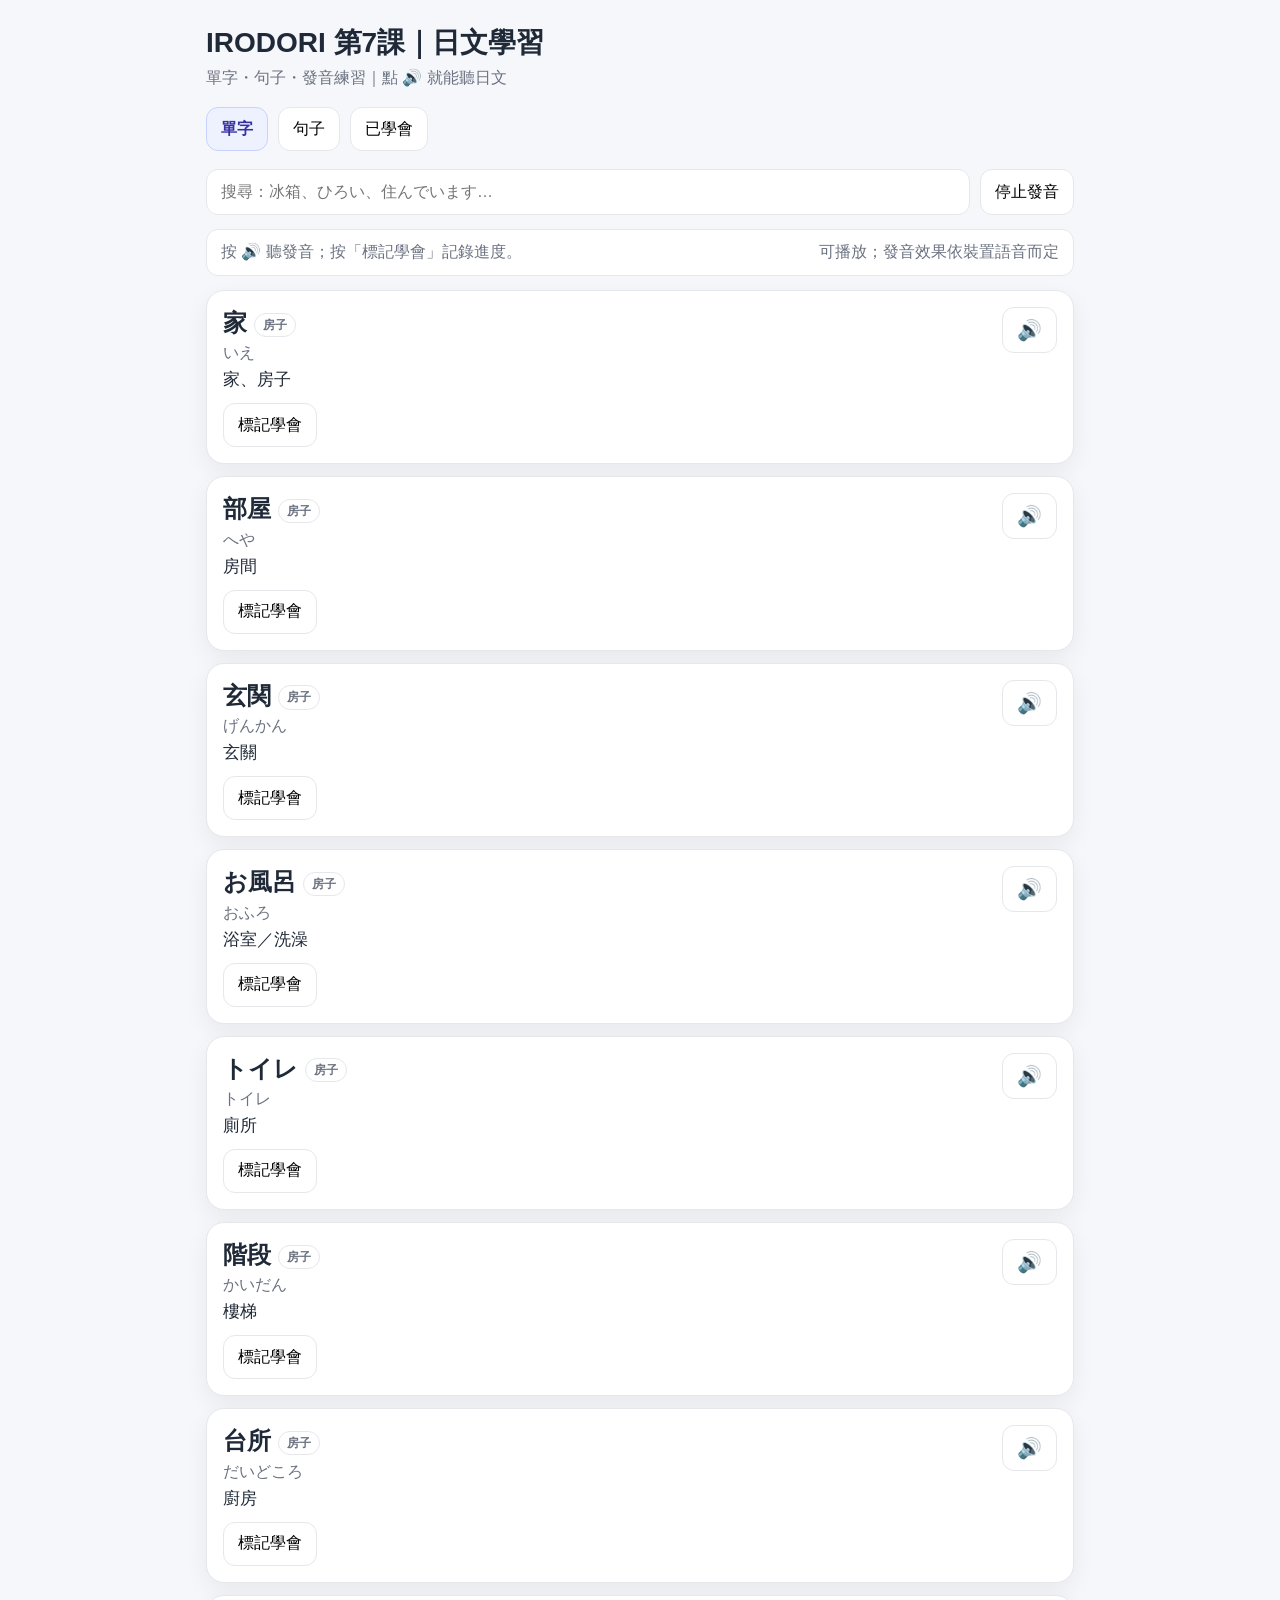
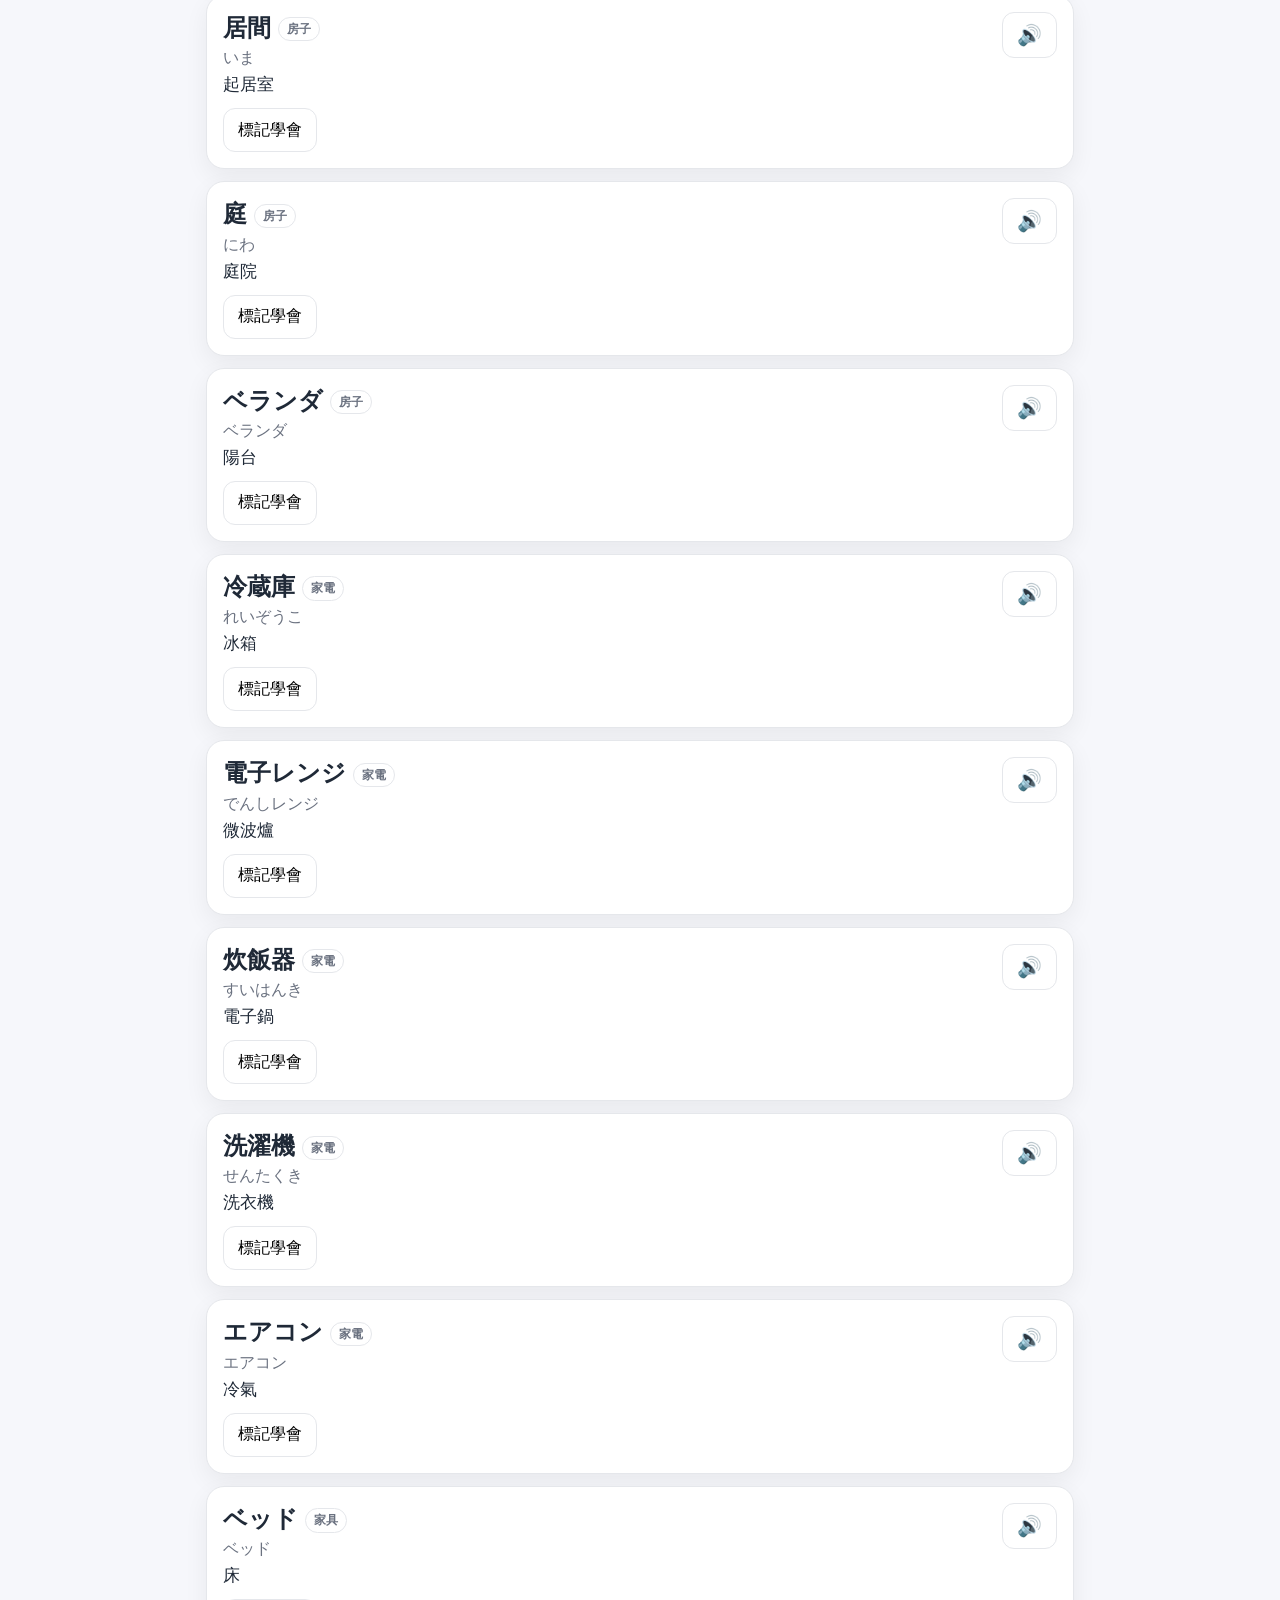
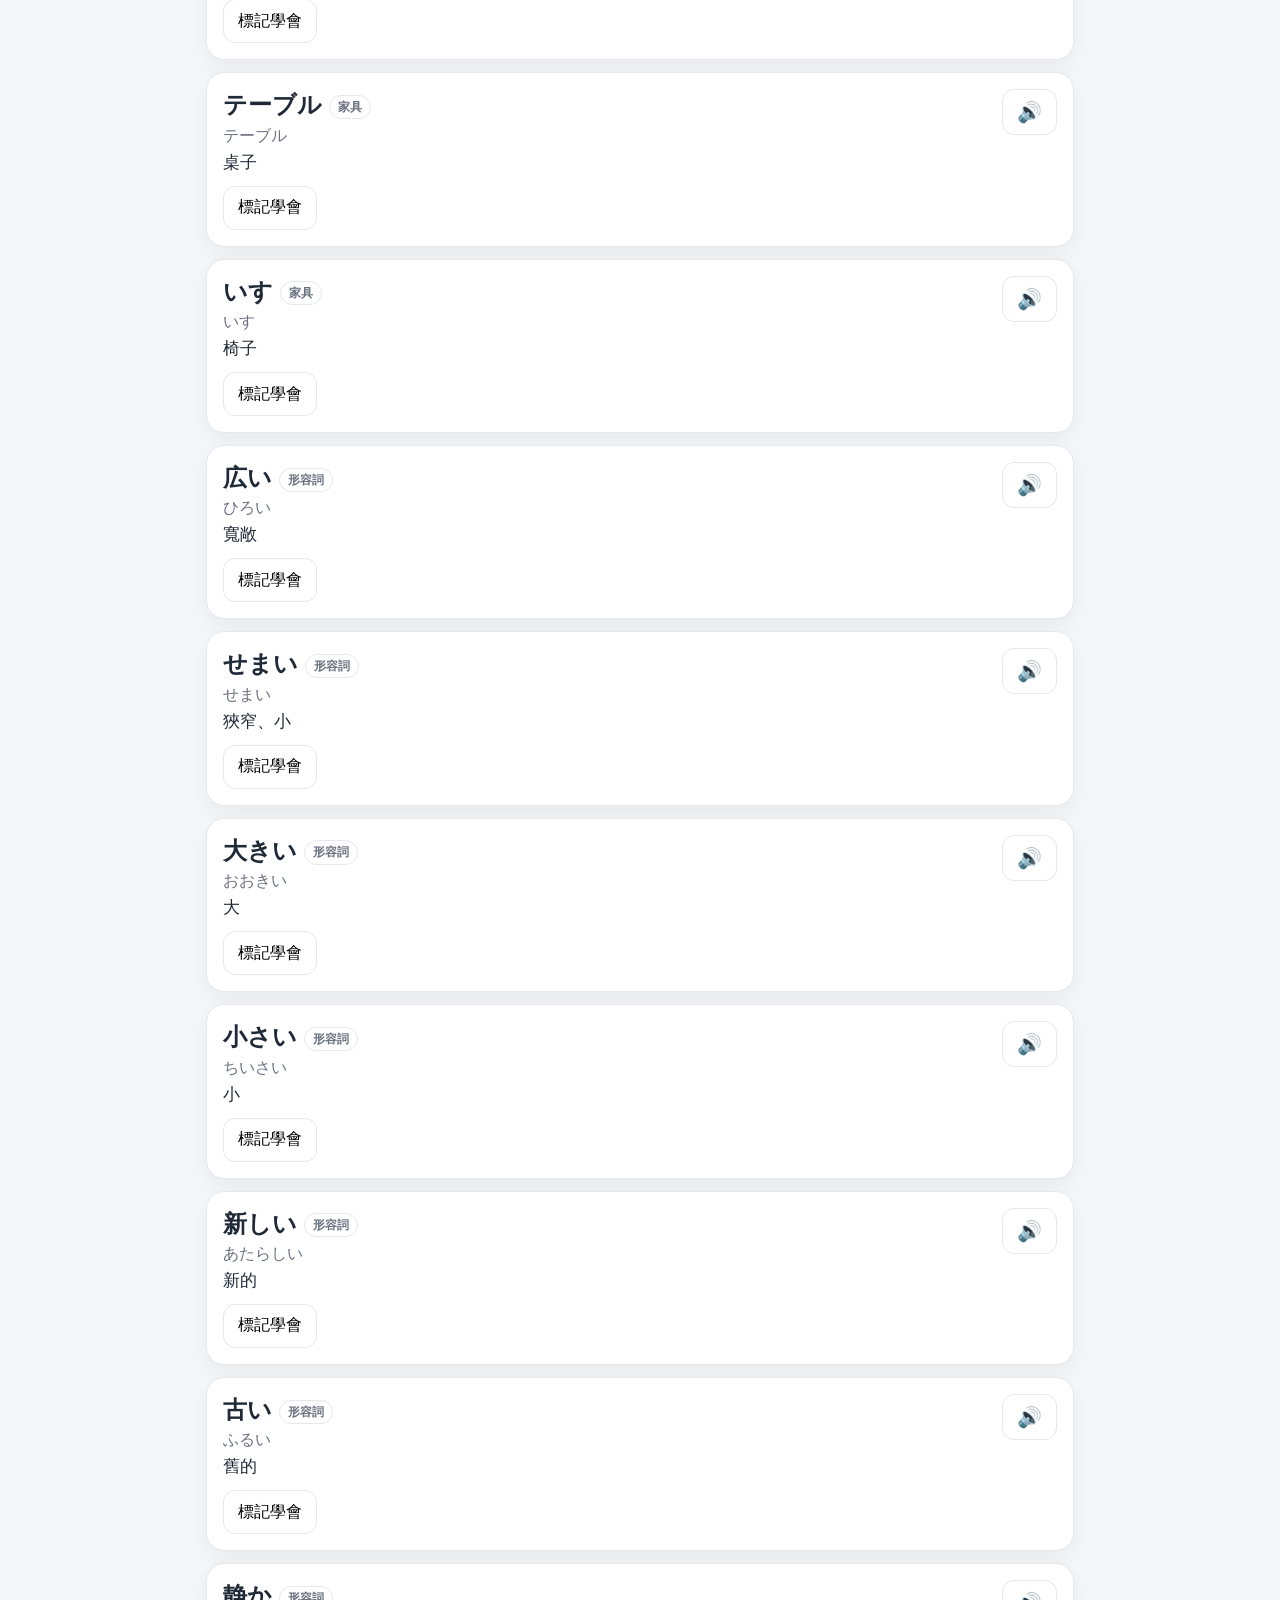
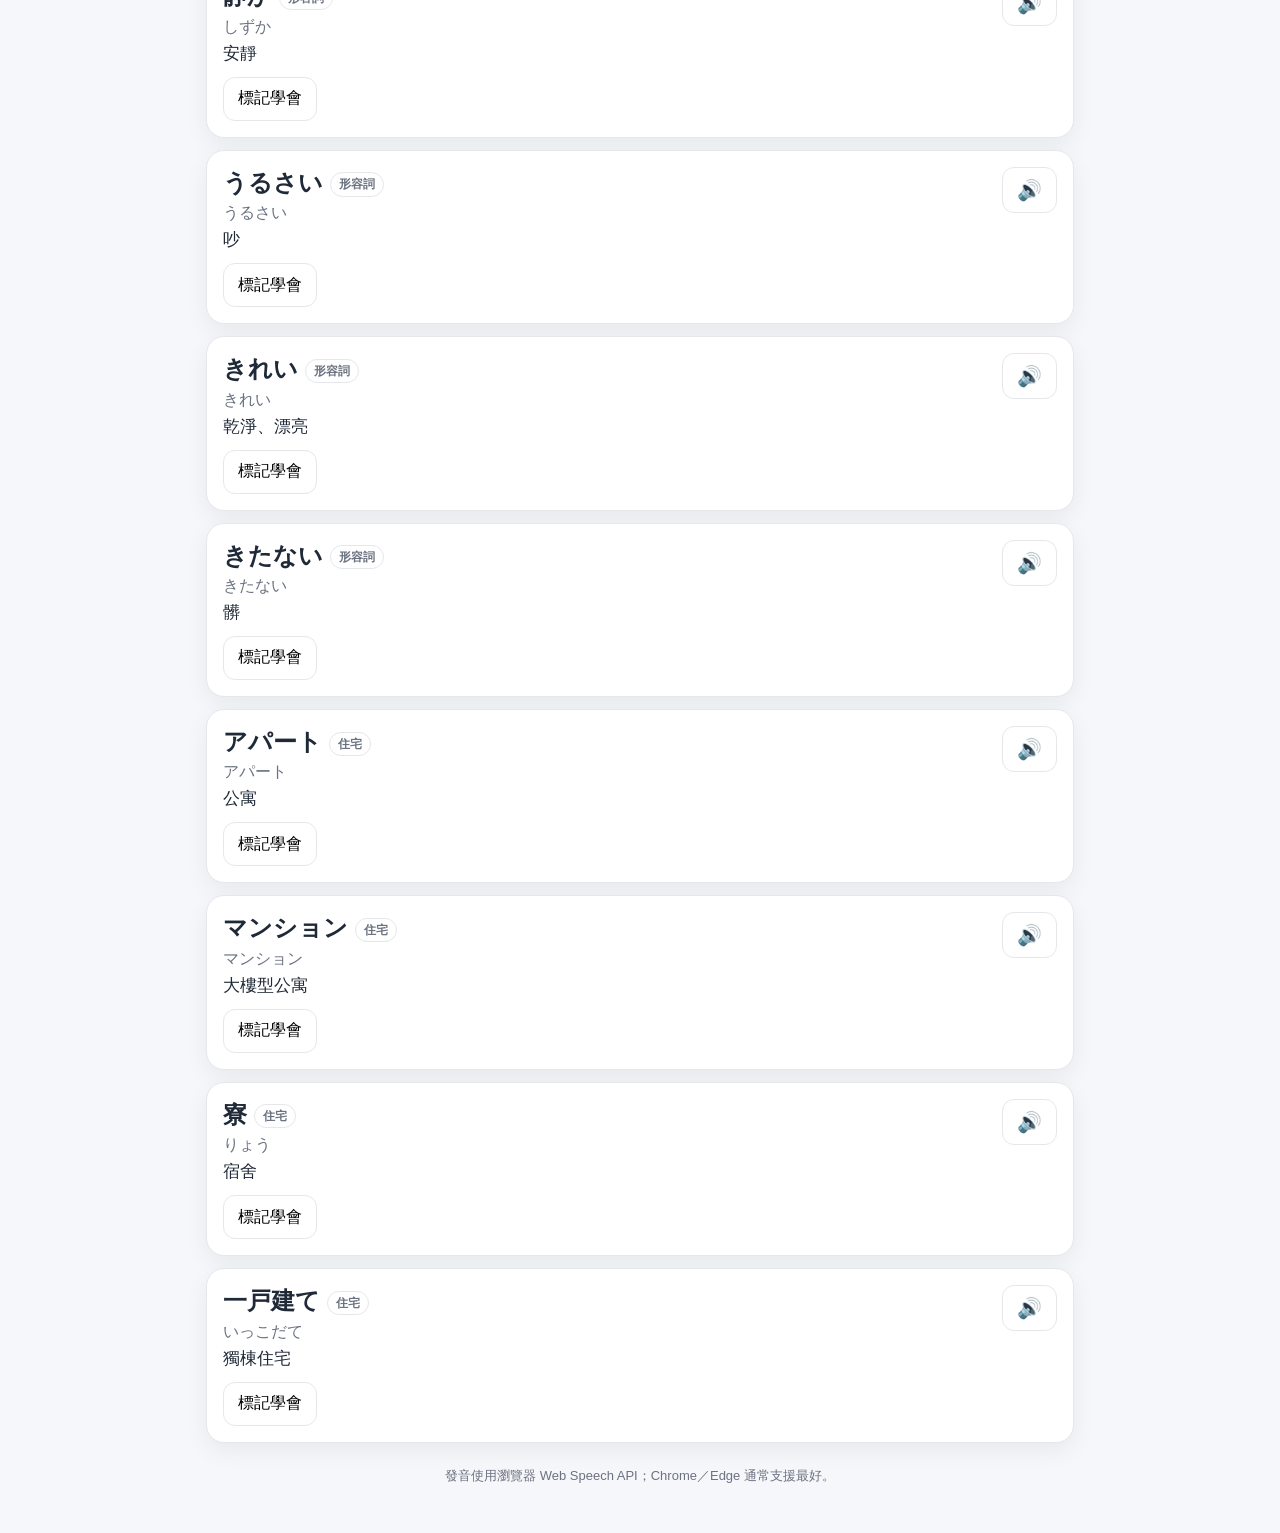
==== index.html @ 8796b34f "Add GitHub Pages index page" ====
<!doctype html>
<html lang="zh-Hant">
<head>
<meta charset="utf-8">
<meta name="viewport" content="width=device-width,initial-scale=1">
<title>IRODORI 日文學習</title>
<meta http-equiv="refresh" content="0; url=./IRODORI_L07_Japanese_App.html">
<script>location.replace('./IRODORI_L07_Japanese_App.html');</script>
</head>
<body>
<p>正在開啟 IRODORI 日文學習 APP…</p>
</body>
</html>
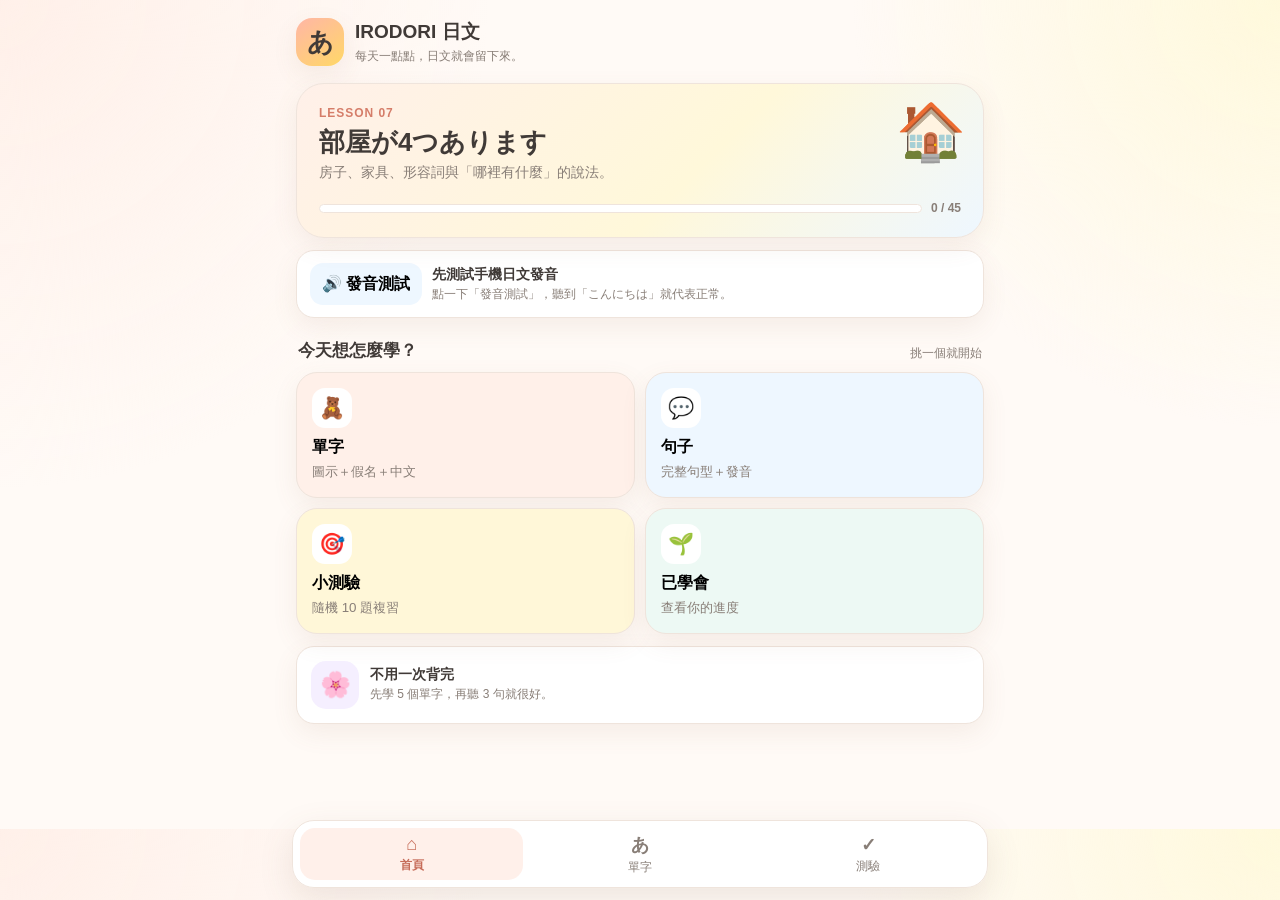
==== commit d0482d4f: "Upgrade to bright cute mobile Japanese learning app with improved audio" ====
--- a/index.html
+++ b/index.html
@@ -1,13 +1,39 @@
 <!doctype html>
 <html lang="zh-Hant">
 <head>
-<meta charset="utf-8">
-<meta name="viewport" content="width=device-width,initial-scale=1">
+<meta charset="utf-8"><meta name="viewport" content="width=device-width,initial-scale=1,viewport-fit=cover">
+<meta name="theme-color" content="#fff8f1"><meta name="apple-mobile-web-app-capable" content="yes">
+<link rel="manifest" href="manifest.webmanifest"><link rel="icon" href="icon-192.svg">
 <title>IRODORI 日文學習</title>
-<meta http-equiv="refresh" content="0; url=./IRODORI_L07_Japanese_App.html">
-<script>location.replace('./IRODORI_L07_Japanese_App.html');</script>
-</head>
-<body>
-<p>正在開啟 IRODORI 日文學習 APP…</p>
-</body>
-</html>+<style>
+:root{--bg:#fffaf6;--card:#fff;--ink:#403a37;--muted:#887e77;--line:#efe4dc;--peach:#fff0e9;--sky:#eef7ff;--yellow:#fff7d8;--mint:#edf9f4;--lav:#f5efff;--pink:#fff0f5;--accent:#ff9e87;--shadow:0 9px 26px rgba(145,104,79,.09)}*{box-sizing:border-box}html{-webkit-text-size-adjust:100%}body{margin:0;background:radial-gradient(circle at top left,#fff0e9,transparent 32%),radial-gradient(circle at top right,#fff9dc,transparent 28%),var(--bg);color:var(--ink);font-family:-apple-system,BlinkMacSystemFont,"Noto Sans TC","Noto Sans JP","Segoe UI",sans-serif}button,input{font:inherit}button{cursor:pointer}.app{max-width:720px;margin:auto;padding:18px 16px 105px}.top{display:flex;align-items:center;justify-content:space-between;margin-bottom:17px}.brand{display:flex;gap:11px;align-items:center}.logo{width:48px;height:48px;border-radius:16px;display:grid;place-items:center;background:linear-gradient(145deg,#ffb6a6,#ffd867);font-size:26px;font-weight:900;box-shadow:var(--shadow)}h1{font-size:19px;margin:0}.sub{font-size:12px;color:var(--muted);margin-top:3px}.install{display:none;border:0;background:var(--accent);color:#fff;border-radius:13px;padding:10px 13px;font-weight:800}.screen{display:none}.screen.active{display:block}.hero{position:relative;overflow:hidden;background:linear-gradient(135deg,#fff0e9,#fff8da 58%,#eef7ff);border:1px solid var(--line);border-radius:28px;padding:22px;box-shadow:var(--shadow)}.hero:after{content:"🏠";position:absolute;right:17px;top:15px;font-size:56px}.eyebrow{font-size:12px;color:#d57d69;font-weight:850;letter-spacing:.08em}.hero h2{font-size:26px;line-height:1.2;margin:7px 0 6px;max-width:70%}.hero p{margin:0;color:var(--muted);font-size:14px;max-width:75%}.progressrow{display:flex;gap:9px;align-items:center;margin-top:19px}.track{height:9px;flex:1;background:#fff;border:1px solid var(--line);border-radius:99px;overflow:hidden}.bar{height:100%;width:0;background:linear-gradient(90deg,#ffb6a6,#ffd867);border-radius:99px}.ptext{font-size:12px;color:var(--muted);font-weight:750}.soundbox{margin-top:12px;background:#fff;border:1px solid var(--line);border-radius:18px;padding:12px 13px;display:flex;align-items:center;gap:10px;box-shadow:var(--shadow)}.soundbox button{border:0;background:var(--sky);border-radius:13px;min-height:42px;padding:0 12px;font-weight:800}.soundtext{min-width:0}.soundtext strong{display:block;font-size:14px}.soundtext small{display:block;color:var(--muted);font-size:12px;margin-top:2px;line-height:1.4}.sectionTitle{display:flex;justify-content:space-between;align-items:end;margin:21px 2px 10px}.sectionTitle h3{font-size:17px;margin:0}.sectionTitle span{font-size:12px;color:var(--muted)}.grid{display:grid;grid-template-columns:1fr 1fr;gap:10px}.mode{border:1px solid var(--line);border-radius:21px;min-height:118px;padding:15px;text-align:left;box-shadow:var(--shadow)}.mode:nth-child(1){background:var(--peach)}.mode:nth-child(2){background:var(--sky)}.mode:nth-child(3){background:var(--yellow)}.mode:nth-child(4){background:var(--mint)}.mi{width:40px;height:40px;border-radius:13px;background:#fff;display:grid;place-items:center;font-size:21px}.mode strong{display:block;margin:9px 0 4px;font-size:16px}.mode small{color:var(--muted);line-height:1.4}.daily{margin-top:12px;padding:14px;background:#fff;border:1px solid var(--line);border-radius:18px;display:flex;gap:11px;align-items:center;box-shadow:var(--shadow)}.daily .dicon{width:48px;height:48px;border-radius:15px;background:var(--lav);display:grid;place-items:center;font-size:25px}.daily strong{display:block;font-size:14px}.daily small{color:var(--muted);font-size:12px}.back{border:0;background:transparent;padding:8px 0;font-weight:800;color:#9b685e;margin-bottom:7px}.head{display:flex;justify-content:space-between;align-items:end;margin-bottom:13px}.head h2{margin:2px 0 0;font-size:25px}.head small{color:var(--muted)}.search{width:100%;height:50px;border:1px solid var(--line);border-radius:16px;background:#fff;padding:0 15px;font-size:16px;outline:none}.chips{display:flex;gap:7px;overflow:auto;padding:10px 0 2px}.chip{white-space:nowrap;border:1px solid var(--line);background:#fff;border-radius:99px;padding:8px 12px;color:var(--muted)}.chip.active{background:#ffefe8;color:#c86f5b;border-color:#ffd1c5;font-weight:800}.cards{display:grid;gap:10px;margin-top:11px}.card{background:#fff;border:1px solid var(--line);border-radius:21px;padding:14px;box-shadow:var(--shadow)}.cardtop{display:grid;grid-template-columns:58px 1fr 48px;gap:11px;align-items:start}.visual{width:58px;height:58px;border-radius:17px;display:grid;place-items:center;font-size:29px}.house{background:var(--peach)}.appliance{background:var(--sky)}.furniture{background:var(--yellow)}.adj{background:var(--lav)}.homeType{background:var(--mint)}.sentence{background:var(--pink)}.jp{font-size:21px;font-weight:900;line-height:1.35}.kana{font-size:14px;color:var(--muted);margin-top:2px}.zh{font-size:16px;margin-top:4px}.tag{display:inline-block;background:#faf4f0;color:#8a6e64;border-radius:99px;padding:5px 8px;font-size:11px;margin-top:7px}.speak{width:48px;height:48px;border:0;border-radius:15px;background:#fff4ef;font-size:20px}.cardbottom{display:flex;align-items:center;gap:8px;margin-top:11px}.learn{min-height:39px;border:1px solid var(--line);background:#fff;border-radius:12px;padding:0 11px;color:var(--muted);font-weight:750}.learn.done{background:var(--mint);color:#24745a;border-color:#ccecdf}.note{margin-left:auto;color:var(--muted);font-size:12px;text-align:right;max-width:55%}.quiz{background:#fff;border:1px solid var(--line);border-radius:24px;padding:19px;box-shadow:var(--shadow)}.qart{width:76px;height:76px;border-radius:23px;background:var(--yellow);display:grid;place-items:center;font-size:39px;margin:3px auto 10px}.qmeta{text-align:center;font-size:12px;color:var(--muted)}.qjp{text-align:center;font-size:29px;font-weight:900;margin:13px 0 18px}.answers{display:grid;gap:8px}.answer{min-height:50px;border:1px solid var(--line);background:#fff;border-radius:15px;text-align:left;padding:10px 13px}.answer.correct{background:var(--mint);border-color:#bce6d4;color:#237259}.answer.wrong{background:#fff0f0;border-color:#edc5c5;color:#9b4545}.qactions{display:flex;gap:8px;margin-top:13px}.primary{flex:1;min-height:47px;border:0;border-radius:14px;background:var(--accent);color:#fff;font-weight:850}.secondary{min-height:47px;border:1px solid var(--line);border-radius:14px;background:#fff;padding:0 14px;font-weight:750}.result{text-align:center;padding:15px 0}.result .big{font-size:43px;font-weight:900}.empty{text-align:center;color:var(--muted);padding:35px 0}.nav{position:fixed;left:50%;bottom:12px;transform:translateX(-50%);width:min(calc(100% - 24px),696px);display:grid;grid-template-columns:repeat(3,1fr);gap:5px;background:rgba(255,255,255,.96);backdrop-filter:blur(15px);border:1px solid var(--line);border-radius:22px;padding:7px;box-shadow:0 12px 34px rgba(120,90,70,.13)}.nav button{border:0;background:transparent;min-height:52px;border-radius:15px;color:var(--muted);font-size:12px}.nav button.active{background:#fff0ea;color:#c66c59;font-weight:850}.nav b{display:block;font-size:18px;margin-bottom:2px}@media(max-width:370px){.grid{grid-template-columns:1fr}.hero h2{font-size:23px}.cardtop{grid-template-columns:54px 1fr 46px}.visual{width:54px;height:54px}}
+</style>
+</head><body><main class="app">
+<div class="top"><div class="brand"><div class="logo">あ</div><div><h1>IRODORI 日文</h1><div class="sub">每天一點點，日文就會留下來。</div></div></div><button id="installBtn" class="install">安裝 APP</button></div>
+<section id="home" class="screen active"><div class="hero"><div class="eyebrow">LESSON 07</div><h2>部屋が4つあります</h2><p>房子、家具、形容詞與「哪裡有什麼」的說法。</p><div class="progressrow"><div class="track"><div id="bar" class="bar"></div></div><div id="ptext" class="ptext"></div></div></div>
+<div class="soundbox"><button id="testSound">🔊 發音測試</button><div class="soundtext"><strong id="soundTitle">先測試手機日文發音</strong><small id="soundStatus">點一下「發音測試」，聽到「こんにちは」就代表正常。</small></div></div>
+<div class="sectionTitle"><h3>今天想怎麼學？</h3><span>挑一個就開始</span></div><div class="grid"><button class="mode" data-open="words"><span class="mi">🧸</span><strong>單字</strong><small>圖示＋假名＋中文</small></button><button class="mode" data-open="sentences"><span class="mi">💬</span><strong>句子</strong><small>完整句型＋發音</small></button><button class="mode" data-open="quiz"><span class="mi">🎯</span><strong>小測驗</strong><small>隨機 10 題複習</small></button><button class="mode" data-open="learned"><span class="mi">🌱</span><strong>已學會</strong><small>查看你的進度</small></button></div><div class="daily"><div class="dicon">🌸</div><div><strong>不用一次背完</strong><small>先學 5 個單字，再聽 3 句就很好。</small></div></div></section>
+<section id="study" class="screen"><button id="back" class="back">← 回首頁</button><div class="head"><div><small>LESSON 07</small><h2 id="studyTitle">單字</h2></div><small id="count"></small></div><input id="search" class="search" placeholder="搜尋日文、假名或中文…"><div id="chips" class="chips"></div><div id="cards" class="cards"></div><div id="empty" class="empty" style="display:none">找不到符合內容。</div></section>
+<section id="quizScreen" class="screen"><button id="quizBack" class="back">← 回首頁</button><div class="head"><div><small>LESSON 07</small><h2>小測驗</h2></div><small id="scoreText"></small></div><div id="quizBox" class="quiz"></div></section></main>
+<nav class="nav"><button data-nav="home" class="active"><b>⌂</b>首頁</button><button data-nav="words"><b>あ</b>單字</button><button data-nav="quiz"><b>✓</b>測驗</button></nav>
+<script>
+const W=[
+['家','いえ','家、房子','房子','🏠'],['部屋','へや','房間','房子','🚪'],['玄関','げんかん','玄關','房子','👟'],['お風呂','おふろ','浴室／洗澡','房子','🛁'],['トイレ','トイレ','廁所','房子','🚽'],['階段','かいだん','樓梯','房子','🪜'],['台所','だいどころ','廚房','房子','🍳'],['居間','いま','起居室','房子','🛋️'],['庭','にわ','庭院','房子','🌿'],['ベランダ','ベランダ','陽台','房子','🌤️'],['冷蔵庫','れいぞうこ','冰箱','家電','🧊'],['電子レンジ','でんしレンジ','微波爐','家電','🍱'],['炊飯器','すいはんき','電子鍋','家電','🍚'],['洗濯機','せんたくき','洗衣機','家電','🧺'],['エアコン','エアコン','冷氣','家電','❄️'],['ベッド','ベッド','床','家具','🛏️'],['テーブル','テーブル','桌子','家具','🪵'],['いす','いす','椅子','家具','🪑'],['広い','ひろい','寬敞','形容詞','↔️'],['せまい','せまい','狹窄、小','形容詞','🤏'],['大きい','おおきい','大','形容詞','🐘'],['小さい','ちいさい','小','形容詞','🐭'],['新しい','あたらしい','新的','形容詞','✨'],['古い','ふるい','舊的','形容詞','🕰️'],['静か','しずか','安靜','形容詞','🤫'],['うるさい','うるさい','吵','形容詞','📣'],['きれい','きれい','乾淨、漂亮','形容詞','🫧'],['きたない','きたない','髒','形容詞','🧹'],['アパート','アパート','公寓','住宅','🏘️'],['マンション','マンション','大樓型公寓','住宅','🏢'],['寮','りょう','宿舍','住宅','🛏️'],['一戸建て','いっこだて','獨棟住宅','住宅','🏡']].map(x=>({jp:x[0],kana:x[1],zh:x[2],group:x[3],emoji:x[4],type:'word'}));
+const S=[
+['ここは玄関です。','ここは げんかん です。','這裡是玄關。','介紹','ここは ～ です','🚪'],['ここに階段があります。','ここに かいだん が あります。','這裡有樓梯。','存在句','地方 に ＋ 東西 が あります','🪜'],['部屋が4つあります。','へやが よっつ あります。','有四個房間。','存在句','～があります','4️⃣'],['電子レンジはありますか？','でんしレンジは ありますか？','有微波爐嗎？','詢問','～はありますか？','🍱'],['はい、あります。','はい、あります。','有。','回答','肯定回答','⭕'],['ありません。','ありません。','沒有。','回答','否定回答','❌'],['どこに住んでいますか？','どこに すんでいますか？','你住在哪裡？','居住','～に住んでいます','📍'],['アパートに住んでいます。','アパートに すんでいます。','我住在公寓。','居住','～に住んでいます','🏘️'],['家はどうですか？','いえは どうですか？','你的房子怎麼樣？','描述','詢問狀態','🏠'],['ちょっと古いです。でも、とても広いです。','ちょっと ふるいです。でも、とても ひろいです。','有點舊，但是非常寬敞。','描述','形容詞＋でも','✨'],['家は広くないです。','いえは ひろくないです。','房子不寬敞。','形容詞','い形容詞：い → くないです','↔️'],['この部屋は静かじゃないです。','この へやは しずかじゃないです。','這個房間不安靜。','形容詞','な形容詞：じゃないです','📣'],['部屋はきれいです。','へやは きれいです。','房間很乾淨。','形容詞','きれい是な形容詞','🫧']].map(x=>({jp:x[0],kana:x[1],zh:x[2],group:x[3],note:x[4],emoji:x[5],type:'sentence'}));
+const $=s=>document.querySelector(s),$$=s=>[...document.querySelectorAll(s)];let mode='words',group='全部',deferred=null;const learned=new Set(JSON.parse(localStorage.getItem('irodoriLearnedV3')||'[]'));
+function id(x){return x.type+'|'+x.jp}function save(){localStorage.setItem('irodoriLearnedV3',JSON.stringify([...learned]));progress()}function progress(){let total=W.length+S.length,n=learned.size;$('#bar').style.width=Math.round(n/total*100)+'%';$('#ptext').textContent=n+' / '+total}
+function japVoice(){let vs=speechSynthesis.getVoices();return vs.find(v=>v.lang==='ja-JP')||vs.find(v=>/^ja/i.test(v.lang))||null}
+function speak(text){if(!('speechSynthesis'in window)){setSound(false,'這個瀏覽器不支援文字轉語音。');return}try{speechSynthesis.cancel();const u=new SpeechSynthesisUtterance(text.replace(/\s+/g,' '));u.lang='ja-JP';u.rate=.78;u.pitch=1;u.volume=1;let v=japVoice();if(v)u.voice=v;u.onstart=()=>setSound(true,'日文發音正常 ✓');u.onerror=e=>setSound(false,'沒有播放成功。請確認媒體音量，並在手機「文字轉語音」安裝日文語音。');speechSynthesis.resume();setTimeout(()=>speechSynthesis.speak(u),30)}catch(e){setSound(false,'發音啟動失敗，請用 Chrome 或 Samsung Internet 再試。')}}
+function setSound(ok,msg){let el=$('#soundStatus');if(el)el.textContent=msg;let t=$('#soundTitle');if(t)t.textContent=ok?'發音可以用了！':'日文發音設定'}
+$('#testSound').onclick=()=>speak('こんにちは。にほんごの はつおん テストです。');if('speechSynthesis'in window){speechSynthesis.getVoices();speechSynthesis.onvoiceschanged=()=>{let v=japVoice();if(v)$('#soundStatus').textContent='已偵測到日文語音：'+v.name}}
+function show(id){$$('.screen').forEach(x=>x.classList.remove('active'));$(id).classList.add('active');scrollTo(0,0)}function nav(n){$$('.nav button').forEach(b=>b.classList.toggle('active',b.dataset.nav===n))}
+function openStudy(m){mode=m;group='全部';$('#search').value='';$('#studyTitle').textContent=m==='words'?'單字':m==='sentences'?'句子':'已學會';chips();cards();show('#study');nav(m==='words'?'words':'home')}
+function source(){let a=mode==='words'?W:mode==='sentences'?S:[...W,...S].filter(x=>learned.has(id(x)));let q=$('#search').value.trim().toLowerCase();if(group!=='全部')a=a.filter(x=>x.group===group);if(q)a=a.filter(x=>[x.jp,x.kana,x.zh,x.group,x.note].filter(Boolean).some(v=>String(v).toLowerCase().includes(q)));return a}
+function chips(){let a=mode==='words'?W:mode==='sentences'?S:[...W,...S],gs=['全部',...new Set(a.map(x=>x.group))];$('#chips').innerHTML='';gs.forEach(g=>{let b=document.createElement('button');b.className='chip'+(g===group?' active':'');b.textContent=g;b.onclick=()=>{group=g;chips();cards()};$('#chips').append(b)})}
+function cls(x){if(x.type==='sentence')return'sentence';if(x.group==='房子')return'house';if(x.group==='家電')return'appliance';if(x.group==='家具')return'furniture';if(x.group==='形容詞')return'adj';return'homeType'}
+function cards(){let a=source(),box=$('#cards');box.innerHTML='';$('#count').textContent=a.length+' 筆';$('#empty').style.display=a.length?'none':'block';a.forEach(x=>{let c=document.createElement('article');c.className='card';let top=document.createElement('div');top.className='cardtop';let v=document.createElement('div');v.className='visual '+cls(x);v.textContent=x.emoji;let text=document.createElement('div');text.innerHTML='<div class="jp"></div><div class="kana"></div><div class="zh"></div><span class="tag"></span>';text.querySelector('.jp').textContent=x.jp;text.querySelector('.kana').textContent=x.kana;text.querySelector('.zh').textContent=x.zh;text.querySelector('.tag').textContent=x.group;let sp=document.createElement('button');sp.className='speak';sp.textContent='🔊';sp.onclick=()=>speak(x.kana);top.append(v,text,sp);let bot=document.createElement('div');bot.className='cardbottom';let lb=document.createElement('button');lb.className='learn'+(learned.has(id(x))?' done':'');lb.textContent=learned.has(id(x))?'✓ 已學會':'標記學會';lb.onclick=()=>{learned.has(id(x))?learned.delete(id(x)):learned.add(id(x));save();cards()};bot.append(lb);if(x.note){let n=document.createElement('div');n.className='note';n.textContent=x.note;bot.append(n)}c.append(top,bot);box.append(c)})}
+let quiz=[],qi=0,score=0,answered=false;const shuffle=a=>[...a].sort(()=>Math.random()-.5);function startQuiz(){quiz=shuffle(W).slice(0,10);qi=0;score=0;answered=false;renderQuiz();show('#quizScreen');nav('quiz')}function renderQuiz(){let box=$('#quizBox');box.innerHTML='';$('#scoreText').textContent=score+' / '+quiz.length;if(qi>=quiz.length){let d=document.createElement('div');d.className='result';d.innerHTML='<div style="font-size:48px">🎉</div><div class="big">'+score+' / '+quiz.length+'</div><p>'+(score>=8?'很棒，這課已經熟很多了！':'再玩一次，你會記得更牢。')+'</p>';let b=document.createElement('button');b.className='primary';b.textContent='再測一次';b.onclick=startQuiz;d.append(b);box.append(d);return}let q=quiz[qi],art=document.createElement('div');art.className='qart';art.textContent=q.emoji;let meta=document.createElement('div');meta.className='qmeta';meta.textContent='第 '+(qi+1)+' 題 · 選出中文意思';let jp=document.createElement('div');jp.className='qjp';jp.textContent=q.jp;let ans=document.createElement('div');ans.className='answers';let next=document.createElement('button');next.className='primary';next.style.display='none';next.textContent=qi===quiz.length-1?'看結果':'下一題';next.onclick=()=>{qi++;answered=false;renderQuiz()};shuffle([q,...shuffle(W.filter(x=>x.jp!==q.jp)).slice(0,3)]).forEach(o=>{let b=document.createElement('button');b.className='answer';b.textContent=o.zh;b.onclick=()=>{if(answered)return;answered=true;$$('.answer').forEach(z=>{if(z.textContent===q.zh)z.classList.add('correct')});if(o.zh===q.zh)score++;else b.classList.add('wrong');$('#scoreText').textContent=score+' / '+quiz.length;next.style.display='block'};ans.append(b)});let actions=document.createElement('div');actions.className='qactions';let au=document.createElement('button');au.className='secondary';au.textContent='🔊 發音';au.onclick=()=>speak(q.kana);actions.append(au,next);box.append(art,meta,jp,ans,actions)}
+$$('[data-open]').forEach(b=>b.onclick=()=>b.dataset.open==='quiz'?startQuiz():openStudy(b.dataset.open));$('#back').onclick=()=>{show('#home');nav('home')};$('#quizBack').onclick=()=>{show('#home');nav('home')};$('#search').oninput=cards;$$('.nav button').forEach(b=>b.onclick=()=>b.dataset.nav==='home'?(show('#home'),nav('home')):b.dataset.nav==='words'?openStudy('words'):startQuiz());
+window.addEventListener('beforeinstallprompt',e=>{e.preventDefault();deferred=e;$('#installBtn').style.display='block'});$('#installBtn').onclick=async()=>{if(!deferred)return;deferred.prompt();await deferred.userChoice;deferred=null;$('#installBtn').style.display='none'};if('serviceWorker'in navigator)navigator.serviceWorker.register('./sw.js').catch(()=>{});progress();
+</script></body></html>
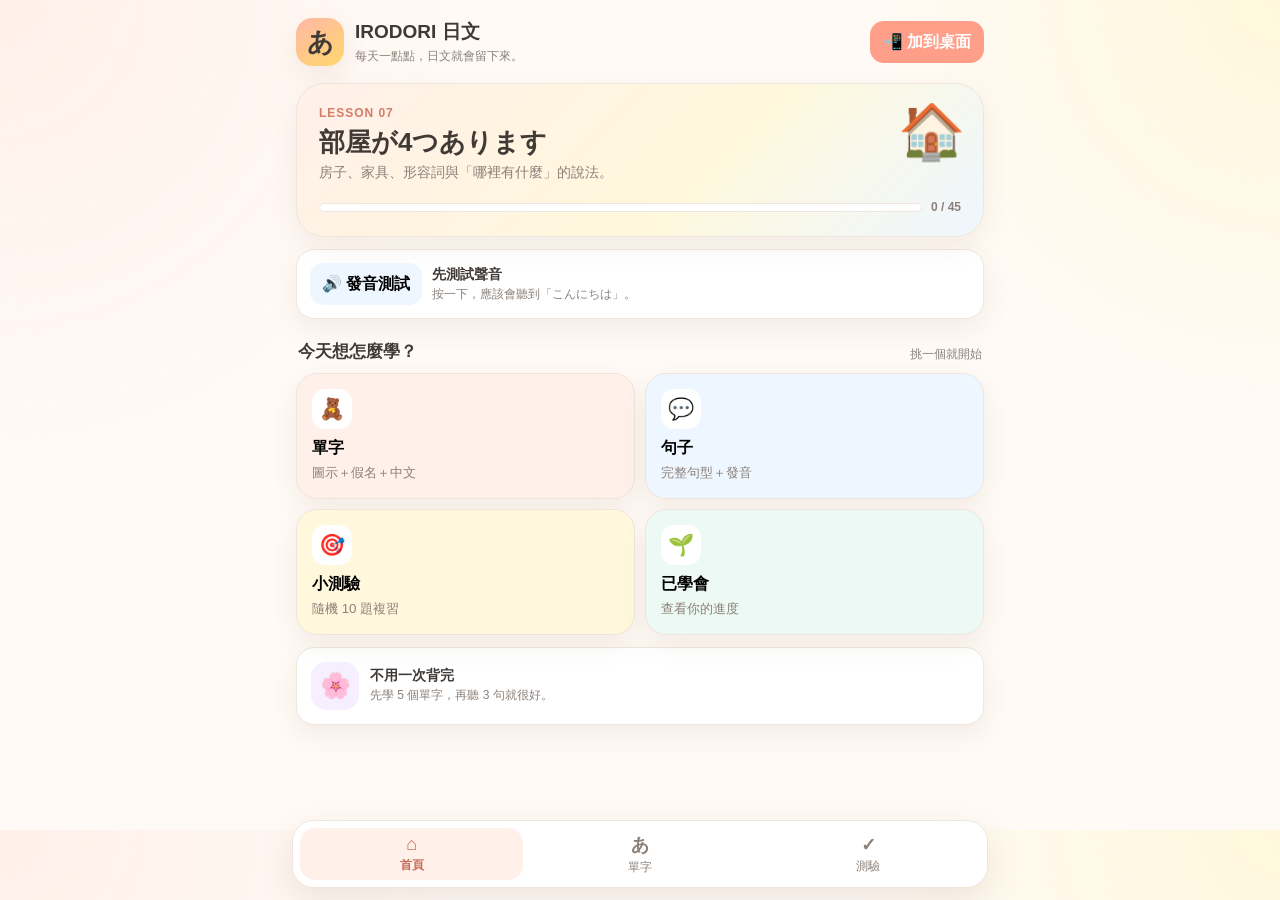
==== commit 233692d6: "Fix audio and add visible install button" ====
--- a/index.html
+++ b/index.html
@@ -1,39 +1,76 @@
 <!doctype html>
 <html lang="zh-Hant">
 <head>
-<meta charset="utf-8"><meta name="viewport" content="width=device-width,initial-scale=1,viewport-fit=cover">
-<meta name="theme-color" content="#fff8f1"><meta name="apple-mobile-web-app-capable" content="yes">
-<link rel="manifest" href="manifest.webmanifest"><link rel="icon" href="icon-192.svg">
+<meta charset="utf-8">
+<meta name="viewport" content="width=device-width,initial-scale=1,viewport-fit=cover">
+<meta name="theme-color" content="#fff8f1">
+<meta name="apple-mobile-web-app-capable" content="yes">
+<meta name="apple-mobile-web-app-status-bar-style" content="default">
+<meta name="apple-mobile-web-app-title" content="IRODORI 日文">
+<link rel="manifest" href="manifest.webmanifest">
+<link rel="icon" href="icon-192.svg">
+<link rel="stylesheet" href="app.css?v=6">
 <title>IRODORI 日文學習</title>
-<style>
-:root{--bg:#fffaf6;--card:#fff;--ink:#403a37;--muted:#887e77;--line:#efe4dc;--peach:#fff0e9;--sky:#eef7ff;--yellow:#fff7d8;--mint:#edf9f4;--lav:#f5efff;--pink:#fff0f5;--accent:#ff9e87;--shadow:0 9px 26px rgba(145,104,79,.09)}*{box-sizing:border-box}html{-webkit-text-size-adjust:100%}body{margin:0;background:radial-gradient(circle at top left,#fff0e9,transparent 32%),radial-gradient(circle at top right,#fff9dc,transparent 28%),var(--bg);color:var(--ink);font-family:-apple-system,BlinkMacSystemFont,"Noto Sans TC","Noto Sans JP","Segoe UI",sans-serif}button,input{font:inherit}button{cursor:pointer}.app{max-width:720px;margin:auto;padding:18px 16px 105px}.top{display:flex;align-items:center;justify-content:space-between;margin-bottom:17px}.brand{display:flex;gap:11px;align-items:center}.logo{width:48px;height:48px;border-radius:16px;display:grid;place-items:center;background:linear-gradient(145deg,#ffb6a6,#ffd867);font-size:26px;font-weight:900;box-shadow:var(--shadow)}h1{font-size:19px;margin:0}.sub{font-size:12px;color:var(--muted);margin-top:3px}.install{display:none;border:0;background:var(--accent);color:#fff;border-radius:13px;padding:10px 13px;font-weight:800}.screen{display:none}.screen.active{display:block}.hero{position:relative;overflow:hidden;background:linear-gradient(135deg,#fff0e9,#fff8da 58%,#eef7ff);border:1px solid var(--line);border-radius:28px;padding:22px;box-shadow:var(--shadow)}.hero:after{content:"🏠";position:absolute;right:17px;top:15px;font-size:56px}.eyebrow{font-size:12px;color:#d57d69;font-weight:850;letter-spacing:.08em}.hero h2{font-size:26px;line-height:1.2;margin:7px 0 6px;max-width:70%}.hero p{margin:0;color:var(--muted);font-size:14px;max-width:75%}.progressrow{display:flex;gap:9px;align-items:center;margin-top:19px}.track{height:9px;flex:1;background:#fff;border:1px solid var(--line);border-radius:99px;overflow:hidden}.bar{height:100%;width:0;background:linear-gradient(90deg,#ffb6a6,#ffd867);border-radius:99px}.ptext{font-size:12px;color:var(--muted);font-weight:750}.soundbox{margin-top:12px;background:#fff;border:1px solid var(--line);border-radius:18px;padding:12px 13px;display:flex;align-items:center;gap:10px;box-shadow:var(--shadow)}.soundbox button{border:0;background:var(--sky);border-radius:13px;min-height:42px;padding:0 12px;font-weight:800}.soundtext{min-width:0}.soundtext strong{display:block;font-size:14px}.soundtext small{display:block;color:var(--muted);font-size:12px;margin-top:2px;line-height:1.4}.sectionTitle{display:flex;justify-content:space-between;align-items:end;margin:21px 2px 10px}.sectionTitle h3{font-size:17px;margin:0}.sectionTitle span{font-size:12px;color:var(--muted)}.grid{display:grid;grid-template-columns:1fr 1fr;gap:10px}.mode{border:1px solid var(--line);border-radius:21px;min-height:118px;padding:15px;text-align:left;box-shadow:var(--shadow)}.mode:nth-child(1){background:var(--peach)}.mode:nth-child(2){background:var(--sky)}.mode:nth-child(3){background:var(--yellow)}.mode:nth-child(4){background:var(--mint)}.mi{width:40px;height:40px;border-radius:13px;background:#fff;display:grid;place-items:center;font-size:21px}.mode strong{display:block;margin:9px 0 4px;font-size:16px}.mode small{color:var(--muted);line-height:1.4}.daily{margin-top:12px;padding:14px;background:#fff;border:1px solid var(--line);border-radius:18px;display:flex;gap:11px;align-items:center;box-shadow:var(--shadow)}.daily .dicon{width:48px;height:48px;border-radius:15px;background:var(--lav);display:grid;place-items:center;font-size:25px}.daily strong{display:block;font-size:14px}.daily small{color:var(--muted);font-size:12px}.back{border:0;background:transparent;padding:8px 0;font-weight:800;color:#9b685e;margin-bottom:7px}.head{display:flex;justify-content:space-between;align-items:end;margin-bottom:13px}.head h2{margin:2px 0 0;font-size:25px}.head small{color:var(--muted)}.search{width:100%;height:50px;border:1px solid var(--line);border-radius:16px;background:#fff;padding:0 15px;font-size:16px;outline:none}.chips{display:flex;gap:7px;overflow:auto;padding:10px 0 2px}.chip{white-space:nowrap;border:1px solid var(--line);background:#fff;border-radius:99px;padding:8px 12px;color:var(--muted)}.chip.active{background:#ffefe8;color:#c86f5b;border-color:#ffd1c5;font-weight:800}.cards{display:grid;gap:10px;margin-top:11px}.card{background:#fff;border:1px solid var(--line);border-radius:21px;padding:14px;box-shadow:var(--shadow)}.cardtop{display:grid;grid-template-columns:58px 1fr 48px;gap:11px;align-items:start}.visual{width:58px;height:58px;border-radius:17px;display:grid;place-items:center;font-size:29px}.house{background:var(--peach)}.appliance{background:var(--sky)}.furniture{background:var(--yellow)}.adj{background:var(--lav)}.homeType{background:var(--mint)}.sentence{background:var(--pink)}.jp{font-size:21px;font-weight:900;line-height:1.35}.kana{font-size:14px;color:var(--muted);margin-top:2px}.zh{font-size:16px;margin-top:4px}.tag{display:inline-block;background:#faf4f0;color:#8a6e64;border-radius:99px;padding:5px 8px;font-size:11px;margin-top:7px}.speak{width:48px;height:48px;border:0;border-radius:15px;background:#fff4ef;font-size:20px}.cardbottom{display:flex;align-items:center;gap:8px;margin-top:11px}.learn{min-height:39px;border:1px solid var(--line);background:#fff;border-radius:12px;padding:0 11px;color:var(--muted);font-weight:750}.learn.done{background:var(--mint);color:#24745a;border-color:#ccecdf}.note{margin-left:auto;color:var(--muted);font-size:12px;text-align:right;max-width:55%}.quiz{background:#fff;border:1px solid var(--line);border-radius:24px;padding:19px;box-shadow:var(--shadow)}.qart{width:76px;height:76px;border-radius:23px;background:var(--yellow);display:grid;place-items:center;font-size:39px;margin:3px auto 10px}.qmeta{text-align:center;font-size:12px;color:var(--muted)}.qjp{text-align:center;font-size:29px;font-weight:900;margin:13px 0 18px}.answers{display:grid;gap:8px}.answer{min-height:50px;border:1px solid var(--line);background:#fff;border-radius:15px;text-align:left;padding:10px 13px}.answer.correct{background:var(--mint);border-color:#bce6d4;color:#237259}.answer.wrong{background:#fff0f0;border-color:#edc5c5;color:#9b4545}.qactions{display:flex;gap:8px;margin-top:13px}.primary{flex:1;min-height:47px;border:0;border-radius:14px;background:var(--accent);color:#fff;font-weight:850}.secondary{min-height:47px;border:1px solid var(--line);border-radius:14px;background:#fff;padding:0 14px;font-weight:750}.result{text-align:center;padding:15px 0}.result .big{font-size:43px;font-weight:900}.empty{text-align:center;color:var(--muted);padding:35px 0}.nav{position:fixed;left:50%;bottom:12px;transform:translateX(-50%);width:min(calc(100% - 24px),696px);display:grid;grid-template-columns:repeat(3,1fr);gap:5px;background:rgba(255,255,255,.96);backdrop-filter:blur(15px);border:1px solid var(--line);border-radius:22px;padding:7px;box-shadow:0 12px 34px rgba(120,90,70,.13)}.nav button{border:0;background:transparent;min-height:52px;border-radius:15px;color:var(--muted);font-size:12px}.nav button.active{background:#fff0ea;color:#c66c59;font-weight:850}.nav b{display:block;font-size:18px;margin-bottom:2px}@media(max-width:370px){.grid{grid-template-columns:1fr}.hero h2{font-size:23px}.cardtop{grid-template-columns:54px 1fr 46px}.visual{width:54px;height:54px}}
-</style>
-</head><body><main class="app">
-<div class="top"><div class="brand"><div class="logo">あ</div><div><h1>IRODORI 日文</h1><div class="sub">每天一點點，日文就會留下來。</div></div></div><button id="installBtn" class="install">安裝 APP</button></div>
-<section id="home" class="screen active"><div class="hero"><div class="eyebrow">LESSON 07</div><h2>部屋が4つあります</h2><p>房子、家具、形容詞與「哪裡有什麼」的說法。</p><div class="progressrow"><div class="track"><div id="bar" class="bar"></div></div><div id="ptext" class="ptext"></div></div></div>
-<div class="soundbox"><button id="testSound">🔊 發音測試</button><div class="soundtext"><strong id="soundTitle">先測試手機日文發音</strong><small id="soundStatus">點一下「發音測試」，聽到「こんにちは」就代表正常。</small></div></div>
-<div class="sectionTitle"><h3>今天想怎麼學？</h3><span>挑一個就開始</span></div><div class="grid"><button class="mode" data-open="words"><span class="mi">🧸</span><strong>單字</strong><small>圖示＋假名＋中文</small></button><button class="mode" data-open="sentences"><span class="mi">💬</span><strong>句子</strong><small>完整句型＋發音</small></button><button class="mode" data-open="quiz"><span class="mi">🎯</span><strong>小測驗</strong><small>隨機 10 題複習</small></button><button class="mode" data-open="learned"><span class="mi">🌱</span><strong>已學會</strong><small>查看你的進度</small></button></div><div class="daily"><div class="dicon">🌸</div><div><strong>不用一次背完</strong><small>先學 5 個單字，再聽 3 句就很好。</small></div></div></section>
-<section id="study" class="screen"><button id="back" class="back">← 回首頁</button><div class="head"><div><small>LESSON 07</small><h2 id="studyTitle">單字</h2></div><small id="count"></small></div><input id="search" class="search" placeholder="搜尋日文、假名或中文…"><div id="chips" class="chips"></div><div id="cards" class="cards"></div><div id="empty" class="empty" style="display:none">找不到符合內容。</div></section>
-<section id="quizScreen" class="screen"><button id="quizBack" class="back">← 回首頁</button><div class="head"><div><small>LESSON 07</small><h2>小測驗</h2></div><small id="scoreText"></small></div><div id="quizBox" class="quiz"></div></section></main>
-<nav class="nav"><button data-nav="home" class="active"><b>⌂</b>首頁</button><button data-nav="words"><b>あ</b>單字</button><button data-nav="quiz"><b>✓</b>測驗</button></nav>
-<script>
-const W=[
-['家','いえ','家、房子','房子','🏠'],['部屋','へや','房間','房子','🚪'],['玄関','げんかん','玄關','房子','👟'],['お風呂','おふろ','浴室／洗澡','房子','🛁'],['トイレ','トイレ','廁所','房子','🚽'],['階段','かいだん','樓梯','房子','🪜'],['台所','だいどころ','廚房','房子','🍳'],['居間','いま','起居室','房子','🛋️'],['庭','にわ','庭院','房子','🌿'],['ベランダ','ベランダ','陽台','房子','🌤️'],['冷蔵庫','れいぞうこ','冰箱','家電','🧊'],['電子レンジ','でんしレンジ','微波爐','家電','🍱'],['炊飯器','すいはんき','電子鍋','家電','🍚'],['洗濯機','せんたくき','洗衣機','家電','🧺'],['エアコン','エアコン','冷氣','家電','❄️'],['ベッド','ベッド','床','家具','🛏️'],['テーブル','テーブル','桌子','家具','🪵'],['いす','いす','椅子','家具','🪑'],['広い','ひろい','寬敞','形容詞','↔️'],['せまい','せまい','狹窄、小','形容詞','🤏'],['大きい','おおきい','大','形容詞','🐘'],['小さい','ちいさい','小','形容詞','🐭'],['新しい','あたらしい','新的','形容詞','✨'],['古い','ふるい','舊的','形容詞','🕰️'],['静か','しずか','安靜','形容詞','🤫'],['うるさい','うるさい','吵','形容詞','📣'],['きれい','きれい','乾淨、漂亮','形容詞','🫧'],['きたない','きたない','髒','形容詞','🧹'],['アパート','アパート','公寓','住宅','🏘️'],['マンション','マンション','大樓型公寓','住宅','🏢'],['寮','りょう','宿舍','住宅','🛏️'],['一戸建て','いっこだて','獨棟住宅','住宅','🏡']].map(x=>({jp:x[0],kana:x[1],zh:x[2],group:x[3],emoji:x[4],type:'word'}));
-const S=[
-['ここは玄関です。','ここは げんかん です。','這裡是玄關。','介紹','ここは ～ です','🚪'],['ここに階段があります。','ここに かいだん が あります。','這裡有樓梯。','存在句','地方 に ＋ 東西 が あります','🪜'],['部屋が4つあります。','へやが よっつ あります。','有四個房間。','存在句','～があります','4️⃣'],['電子レンジはありますか？','でんしレンジは ありますか？','有微波爐嗎？','詢問','～はありますか？','🍱'],['はい、あります。','はい、あります。','有。','回答','肯定回答','⭕'],['ありません。','ありません。','沒有。','回答','否定回答','❌'],['どこに住んでいますか？','どこに すんでいますか？','你住在哪裡？','居住','～に住んでいます','📍'],['アパートに住んでいます。','アパートに すんでいます。','我住在公寓。','居住','～に住んでいます','🏘️'],['家はどうですか？','いえは どうですか？','你的房子怎麼樣？','描述','詢問狀態','🏠'],['ちょっと古いです。でも、とても広いです。','ちょっと ふるいです。でも、とても ひろいです。','有點舊，但是非常寬敞。','描述','形容詞＋でも','✨'],['家は広くないです。','いえは ひろくないです。','房子不寬敞。','形容詞','い形容詞：い → くないです','↔️'],['この部屋は静かじゃないです。','この へやは しずかじゃないです。','這個房間不安靜。','形容詞','な形容詞：じゃないです','📣'],['部屋はきれいです。','へやは きれいです。','房間很乾淨。','形容詞','きれい是な形容詞','🫧']].map(x=>({jp:x[0],kana:x[1],zh:x[2],group:x[3],note:x[4],emoji:x[5],type:'sentence'}));
-const $=s=>document.querySelector(s),$$=s=>[...document.querySelectorAll(s)];let mode='words',group='全部',deferred=null;const learned=new Set(JSON.parse(localStorage.getItem('irodoriLearnedV3')||'[]'));
-function id(x){return x.type+'|'+x.jp}function save(){localStorage.setItem('irodoriLearnedV3',JSON.stringify([...learned]));progress()}function progress(){let total=W.length+S.length,n=learned.size;$('#bar').style.width=Math.round(n/total*100)+'%';$('#ptext').textContent=n+' / '+total}
-function japVoice(){let vs=speechSynthesis.getVoices();return vs.find(v=>v.lang==='ja-JP')||vs.find(v=>/^ja/i.test(v.lang))||null}
-function speak(text){if(!('speechSynthesis'in window)){setSound(false,'這個瀏覽器不支援文字轉語音。');return}try{speechSynthesis.cancel();const u=new SpeechSynthesisUtterance(text.replace(/\s+/g,' '));u.lang='ja-JP';u.rate=.78;u.pitch=1;u.volume=1;let v=japVoice();if(v)u.voice=v;u.onstart=()=>setSound(true,'日文發音正常 ✓');u.onerror=e=>setSound(false,'沒有播放成功。請確認媒體音量，並在手機「文字轉語音」安裝日文語音。');speechSynthesis.resume();setTimeout(()=>speechSynthesis.speak(u),30)}catch(e){setSound(false,'發音啟動失敗，請用 Chrome 或 Samsung Internet 再試。')}}
-function setSound(ok,msg){let el=$('#soundStatus');if(el)el.textContent=msg;let t=$('#soundTitle');if(t)t.textContent=ok?'發音可以用了！':'日文發音設定'}
-$('#testSound').onclick=()=>speak('こんにちは。にほんごの はつおん テストです。');if('speechSynthesis'in window){speechSynthesis.getVoices();speechSynthesis.onvoiceschanged=()=>{let v=japVoice();if(v)$('#soundStatus').textContent='已偵測到日文語音：'+v.name}}
-function show(id){$$('.screen').forEach(x=>x.classList.remove('active'));$(id).classList.add('active');scrollTo(0,0)}function nav(n){$$('.nav button').forEach(b=>b.classList.toggle('active',b.dataset.nav===n))}
-function openStudy(m){mode=m;group='全部';$('#search').value='';$('#studyTitle').textContent=m==='words'?'單字':m==='sentences'?'句子':'已學會';chips();cards();show('#study');nav(m==='words'?'words':'home')}
-function source(){let a=mode==='words'?W:mode==='sentences'?S:[...W,...S].filter(x=>learned.has(id(x)));let q=$('#search').value.trim().toLowerCase();if(group!=='全部')a=a.filter(x=>x.group===group);if(q)a=a.filter(x=>[x.jp,x.kana,x.zh,x.group,x.note].filter(Boolean).some(v=>String(v).toLowerCase().includes(q)));return a}
-function chips(){let a=mode==='words'?W:mode==='sentences'?S:[...W,...S],gs=['全部',...new Set(a.map(x=>x.group))];$('#chips').innerHTML='';gs.forEach(g=>{let b=document.createElement('button');b.className='chip'+(g===group?' active':'');b.textContent=g;b.onclick=()=>{group=g;chips();cards()};$('#chips').append(b)})}
-function cls(x){if(x.type==='sentence')return'sentence';if(x.group==='房子')return'house';if(x.group==='家電')return'appliance';if(x.group==='家具')return'furniture';if(x.group==='形容詞')return'adj';return'homeType'}
-function cards(){let a=source(),box=$('#cards');box.innerHTML='';$('#count').textContent=a.length+' 筆';$('#empty').style.display=a.length?'none':'block';a.forEach(x=>{let c=document.createElement('article');c.className='card';let top=document.createElement('div');top.className='cardtop';let v=document.createElement('div');v.className='visual '+cls(x);v.textContent=x.emoji;let text=document.createElement('div');text.innerHTML='<div class="jp"></div><div class="kana"></div><div class="zh"></div><span class="tag"></span>';text.querySelector('.jp').textContent=x.jp;text.querySelector('.kana').textContent=x.kana;text.querySelector('.zh').textContent=x.zh;text.querySelector('.tag').textContent=x.group;let sp=document.createElement('button');sp.className='speak';sp.textContent='🔊';sp.onclick=()=>speak(x.kana);top.append(v,text,sp);let bot=document.createElement('div');bot.className='cardbottom';let lb=document.createElement('button');lb.className='learn'+(learned.has(id(x))?' done':'');lb.textContent=learned.has(id(x))?'✓ 已學會':'標記學會';lb.onclick=()=>{learned.has(id(x))?learned.delete(id(x)):learned.add(id(x));save();cards()};bot.append(lb);if(x.note){let n=document.createElement('div');n.className='note';n.textContent=x.note;bot.append(n)}c.append(top,bot);box.append(c)})}
-let quiz=[],qi=0,score=0,answered=false;const shuffle=a=>[...a].sort(()=>Math.random()-.5);function startQuiz(){quiz=shuffle(W).slice(0,10);qi=0;score=0;answered=false;renderQuiz();show('#quizScreen');nav('quiz')}function renderQuiz(){let box=$('#quizBox');box.innerHTML='';$('#scoreText').textContent=score+' / '+quiz.length;if(qi>=quiz.length){let d=document.createElement('div');d.className='result';d.innerHTML='<div style="font-size:48px">🎉</div><div class="big">'+score+' / '+quiz.length+'</div><p>'+(score>=8?'很棒，這課已經熟很多了！':'再玩一次，你會記得更牢。')+'</p>';let b=document.createElement('button');b.className='primary';b.textContent='再測一次';b.onclick=startQuiz;d.append(b);box.append(d);return}let q=quiz[qi],art=document.createElement('div');art.className='qart';art.textContent=q.emoji;let meta=document.createElement('div');meta.className='qmeta';meta.textContent='第 '+(qi+1)+' 題 · 選出中文意思';let jp=document.createElement('div');jp.className='qjp';jp.textContent=q.jp;let ans=document.createElement('div');ans.className='answers';let next=document.createElement('button');next.className='primary';next.style.display='none';next.textContent=qi===quiz.length-1?'看結果':'下一題';next.onclick=()=>{qi++;answered=false;renderQuiz()};shuffle([q,...shuffle(W.filter(x=>x.jp!==q.jp)).slice(0,3)]).forEach(o=>{let b=document.createElement('button');b.className='answer';b.textContent=o.zh;b.onclick=()=>{if(answered)return;answered=true;$$('.answer').forEach(z=>{if(z.textContent===q.zh)z.classList.add('correct')});if(o.zh===q.zh)score++;else b.classList.add('wrong');$('#scoreText').textContent=score+' / '+quiz.length;next.style.display='block'};ans.append(b)});let actions=document.createElement('div');actions.className='qactions';let au=document.createElement('button');au.className='secondary';au.textContent='🔊 發音';au.onclick=()=>speak(q.kana);actions.append(au,next);box.append(art,meta,jp,ans,actions)}
-$$('[data-open]').forEach(b=>b.onclick=()=>b.dataset.open==='quiz'?startQuiz():openStudy(b.dataset.open));$('#back').onclick=()=>{show('#home');nav('home')};$('#quizBack').onclick=()=>{show('#home');nav('home')};$('#search').oninput=cards;$$('.nav button').forEach(b=>b.onclick=()=>b.dataset.nav==='home'?(show('#home'),nav('home')):b.dataset.nav==='words'?openStudy('words'):startQuiz());
-window.addEventListener('beforeinstallprompt',e=>{e.preventDefault();deferred=e;$('#installBtn').style.display='block'});$('#installBtn').onclick=async()=>{if(!deferred)return;deferred.prompt();await deferred.userChoice;deferred=null;$('#installBtn').style.display='none'};if('serviceWorker'in navigator)navigator.serviceWorker.register('./sw.js').catch(()=>{});progress();
-</script></body></html>+</head>
+<body>
+<main class="app">
+  <div class="top">
+    <div class="brand"><div class="logo">あ</div><div><h1>IRODORI 日文</h1><div class="sub">每天一點點，日文就會留下來。</div></div></div>
+    <button id="installBtn" class="install" type="button">📲 加到桌面</button>
+  </div>
+
+  <section id="home" class="screen active">
+    <div class="hero">
+      <div class="eyebrow">LESSON 07</div>
+      <h2>部屋が4つあります</h2>
+      <p>房子、家具、形容詞與「哪裡有什麼」的說法。</p>
+      <div class="progress"><div class="track"><div id="bar" class="bar"></div></div><div id="ptext" class="count"></div></div>
+    </div>
+
+    <div class="soundbox">
+      <button id="testSound" class="soundbtn" type="button">🔊 發音測試</button>
+      <div class="soundtext"><strong>先測試聲音</strong><small id="soundStatus">按一下，應該會聽到「こんにちは」。</small></div>
+    </div>
+
+    <div id="installHelp" class="installbox">
+      <strong>把 APP 放到手機桌面：</strong><br>
+      Chrome：右上角 ⋮ →「新增至主畫面」或「安裝應用程式」。<br>
+      Samsung Internet：右下角 ☰ →「新增頁面至」→「主螢幕」。<br>
+      <span id="installStatus">如果瀏覽器支援直接安裝，按上方「📲 加到桌面」會跳出安裝視窗。</span>
+    </div>
+
+    <div class="sectionTitle"><h3>今天想怎麼學？</h3><span>挑一個就開始</span></div>
+    <div class="grid">
+      <button class="mode" data-open="words" type="button"><span class="mi">🧸</span><strong>單字</strong><small>圖示＋假名＋中文</small></button>
+      <button class="mode" data-open="sentences" type="button"><span class="mi">💬</span><strong>句子</strong><small>完整句型＋發音</small></button>
+      <button class="mode" data-open="quiz" type="button"><span class="mi">🎯</span><strong>小測驗</strong><small>隨機 10 題複習</small></button>
+      <button class="mode" data-open="learned" type="button"><span class="mi">🌱</span><strong>已學會</strong><small>查看你的進度</small></button>
+    </div>
+    <div class="daily"><div class="dicon">🌸</div><div><strong>不用一次背完</strong><small>先學 5 個單字，再聽 3 句就很好。</small></div></div>
+  </section>
+
+  <section id="study" class="screen">
+    <button id="back" class="back" type="button">← 回首頁</button>
+    <div class="head"><div><small>LESSON 07</small><h2 id="studyTitle">單字</h2></div><small id="studyCount"></small></div>
+    <input id="search" class="search" type="search" placeholder="搜尋日文、假名或中文…">
+    <div id="chips" class="chips"></div>
+    <div id="cards" class="cards"></div>
+    <div id="empty" class="empty" style="display:none">找不到符合內容。</div>
+  </section>
+
+  <section id="quizScreen" class="screen">
+    <button id="quizBack" class="back" type="button">← 回首頁</button>
+    <div class="head"><div><small>LESSON 07</small><h2>小測驗</h2></div><small id="scoreText"></small></div>
+    <div id="quizBox" class="quiz"></div>
+  </section>
+</main>
+
+<nav class="nav">
+  <button type="button" data-nav="home" class="active"><b>⌂</b>首頁</button>
+  <button type="button" data-nav="words"><b>あ</b>單字</button>
+  <button type="button" data-nav="quiz"><b>✓</b>測驗</button>
+</nav>
+<script src="data.js?v=6"></script>
+<script src="app.js?v=6"></script>
+</body>
+</html>
--- a/app.css
+++ b/app.css
@@ -0,0 +1 @@
+:root{--bg:#fffaf6;--ink:#403a37;--muted:#8b817a;--line:#efe5dd;--peach:#fff0e9;--sky:#eef7ff;--yellow:#fff8dc;--mint:#edf9f4;--lav:#f5efff;--pink:#fff0f5;--accent:#ff9f89;--shadow:0 10px 26px rgba(130,95,72,.09)}*{box-sizing:border-box}html{-webkit-text-size-adjust:100%}body{margin:0;background:radial-gradient(circle at top left,#fff0e9,transparent 30%),radial-gradient(circle at top right,#fff8dc,transparent 28%),var(--bg);color:var(--ink);font-family:-apple-system,BlinkMacSystemFont,"Noto Sans TC","Noto Sans JP","Segoe UI",sans-serif}button,input{font:inherit}button{cursor:pointer}.app{max-width:720px;margin:auto;padding:18px 16px 105px}.top{display:flex;align-items:center;justify-content:space-between;gap:12px;margin-bottom:17px}.brand{display:flex;align-items:center;gap:11px}.logo{width:48px;height:48px;border-radius:16px;background:linear-gradient(145deg,#ffb7a6,#ffd86c);display:grid;place-items:center;font-size:26px;font-weight:900;box-shadow:var(--shadow)}h1{font-size:19px;margin:0}.sub{font-size:12px;color:var(--muted);margin-top:3px}.install{border:0;background:var(--accent);color:white;border-radius:14px;min-height:42px;padding:0 13px;font-weight:800}.screen{display:none}.screen.active{display:block}.hero{position:relative;overflow:hidden;background:linear-gradient(135deg,#fff0e9,#fff8dc 58%,#eef7ff);border:1px solid var(--line);border-radius:28px;padding:22px;box-shadow:var(--shadow)}.hero:after{content:"🏠";position:absolute;right:18px;top:16px;font-size:54px}.eyebrow{font-size:12px;color:#d47c68;font-weight:850;letter-spacing:.08em}.hero h2{font-size:26px;line-height:1.2;margin:7px 0 6px;max-width:72%}.hero p{margin:0;color:var(--muted);font-size:14px;max-width:76%}.progress{display:flex;align-items:center;gap:9px;margin-top:18px}.track{height:9px;flex:1;background:#fff;border:1px solid var(--line);border-radius:99px;overflow:hidden}.bar{height:100%;width:0;background:linear-gradient(90deg,#ffb7a6,#ffd86c);border-radius:99px}.count{font-size:12px;color:var(--muted);font-weight:750}.soundbox,.installbox{margin-top:12px;background:#fff;border:1px solid var(--line);border-radius:18px;padding:13px;box-shadow:var(--shadow)}.soundbox{display:flex;align-items:center;gap:10px}.soundbtn{border:0;background:var(--sky);border-radius:13px;min-height:42px;padding:0 12px;font-weight:800}.soundtext strong{display:block;font-size:14px}.soundtext small{display:block;font-size:12px;color:var(--muted);margin-top:2px}.installbox{display:none;font-size:13px;color:var(--muted);line-height:1.6}.installbox.show{display:block}.sectionTitle{display:flex;justify-content:space-between;align-items:end;margin:21px 2px 10px}.sectionTitle h3{font-size:17px;margin:0}.sectionTitle span{font-size:12px;color:var(--muted)}.grid{display:grid;grid-template-columns:1fr 1fr;gap:10px}.mode{border:1px solid var(--line);border-radius:21px;padding:15px;text-align:left;min-height:116px;box-shadow:var(--shadow)}.mode:nth-child(1){background:var(--peach)}.mode:nth-child(2){background:var(--sky)}.mode:nth-child(3){background:var(--yellow)}.mode:nth-child(4){background:var(--mint)}.mi{width:40px;height:40px;border-radius:13px;background:#fff;display:grid;place-items:center;font-size:21px}.mode strong{display:block;font-size:16px;margin:9px 0 4px}.mode small{color:var(--muted);line-height:1.4}.daily{margin-top:12px;padding:14px;background:#fff;border:1px solid var(--line);border-radius:18px;display:flex;gap:11px;align-items:center;box-shadow:var(--shadow)}.daily .dicon{width:48px;height:48px;border-radius:15px;background:var(--lav);display:grid;place-items:center;font-size:25px}.daily strong{display:block;font-size:14px}.daily small{color:var(--muted);font-size:12px}.back{border:0;background:transparent;padding:8px 0;font-weight:800;color:#9b685e;margin-bottom:8px}.head{display:flex;justify-content:space-between;align-items:end;margin-bottom:13px}.head h2{margin:2px 0 0;font-size:25px}.head small{color:var(--muted)}.search{width:100%;height:50px;border:1px solid var(--line);border-radius:16px;background:#fff;padding:0 15px;font-size:16px;outline:none}.chips{display:flex;gap:7px;overflow:auto;padding:10px 0 2px}.chip{white-space:nowrap;border:1px solid var(--line);background:#fff;border-radius:99px;padding:8px 12px;color:var(--muted)}.chip.active{background:#ffefe8;color:#c86f5b;border-color:#ffd1c5;font-weight:800}.cards{display:grid;gap:10px;margin-top:11px}.card{background:#fff;border:1px solid var(--line);border-radius:21px;padding:14px;box-shadow:var(--shadow)}.cardtop{display:grid;grid-template-columns:58px 1fr 48px;gap:11px;align-items:start}.visual{width:58px;height:58px;border-radius:17px;display:grid;place-items:center;font-size:29px;background:var(--peach)}.card:nth-child(3n+2) .visual{background:var(--sky)}.card:nth-child(3n) .visual{background:var(--yellow)}.jp{font-size:21px;font-weight:900;line-height:1.35}.kana{font-size:14px;color:var(--muted);margin-top:2px}.zh{font-size:16px;margin-top:4px}.tag{display:inline-block;background:#faf4f0;color:#8a6e64;border-radius:99px;padding:5px 8px;font-size:11px;margin-top:7px}.speak{width:48px;height:48px;border:0;border-radius:15px;background:#fff4ef;font-size:20px}.cardbottom{display:flex;align-items:center;gap:8px;margin-top:11px}.learn{min-height:39px;border:1px solid var(--line);background:#fff;border-radius:12px;padding:0 11px;color:var(--muted);font-weight:750}.learn.done{background:var(--mint);color:#24745a;border-color:#ccecdf}.note{margin-left:auto;color:var(--muted);font-size:12px;text-align:right;max-width:55%}.quiz{background:#fff;border:1px solid var(--line);border-radius:24px;padding:19px;box-shadow:var(--shadow)}.qart{width:76px;height:76px;border-radius:23px;background:var(--yellow);display:grid;place-items:center;font-size:39px;margin:3px auto 10px}.qmeta{text-align:center;font-size:12px;color:var(--muted)}.qjp{text-align:center;font-size:29px;font-weight:900;margin:13px 0 18px}.answers{display:grid;gap:8px}.answer{min-height:50px;border:1px solid var(--line);background:#fff;border-radius:15px;text-align:left;padding:10px 13px}.answer.correct{background:var(--mint);border-color:#bce6d4;color:#237259}.answer.wrong{background:#fff0f0;border-color:#edc5c5;color:#9b4545}.qactions{display:flex;gap:8px;margin-top:13px}.primary{flex:1;min-height:47px;border:0;border-radius:14px;background:var(--accent);color:#fff;font-weight:850}.secondary{min-height:47px;border:1px solid var(--line);border-radius:14px;background:#fff;padding:0 14px;font-weight:750}.result{text-align:center;padding:15px 0}.result .big{font-size:43px;font-weight:900}.empty{text-align:center;color:var(--muted);padding:35px 0}.nav{position:fixed;left:50%;bottom:12px;transform:translateX(-50%);width:min(calc(100% - 24px),696px);display:grid;grid-template-columns:repeat(3,1fr);gap:5px;background:rgba(255,255,255,.96);backdrop-filter:blur(15px);border:1px solid var(--line);border-radius:22px;padding:7px;box-shadow:0 12px 34px rgba(120,90,70,.13)}.nav button{border:0;background:transparent;min-height:52px;border-radius:15px;color:var(--muted);font-size:12px}.nav button.active{background:#fff0ea;color:#c66c59;font-weight:850}.nav b{display:block;font-size:18px;margin-bottom:2px}@media(max-width:370px){.grid{grid-template-columns:1fr}.hero h2{font-size:23px}.cardtop{grid-template-columns:54px 1fr 46px}.visual{width:54px;height:54px}}
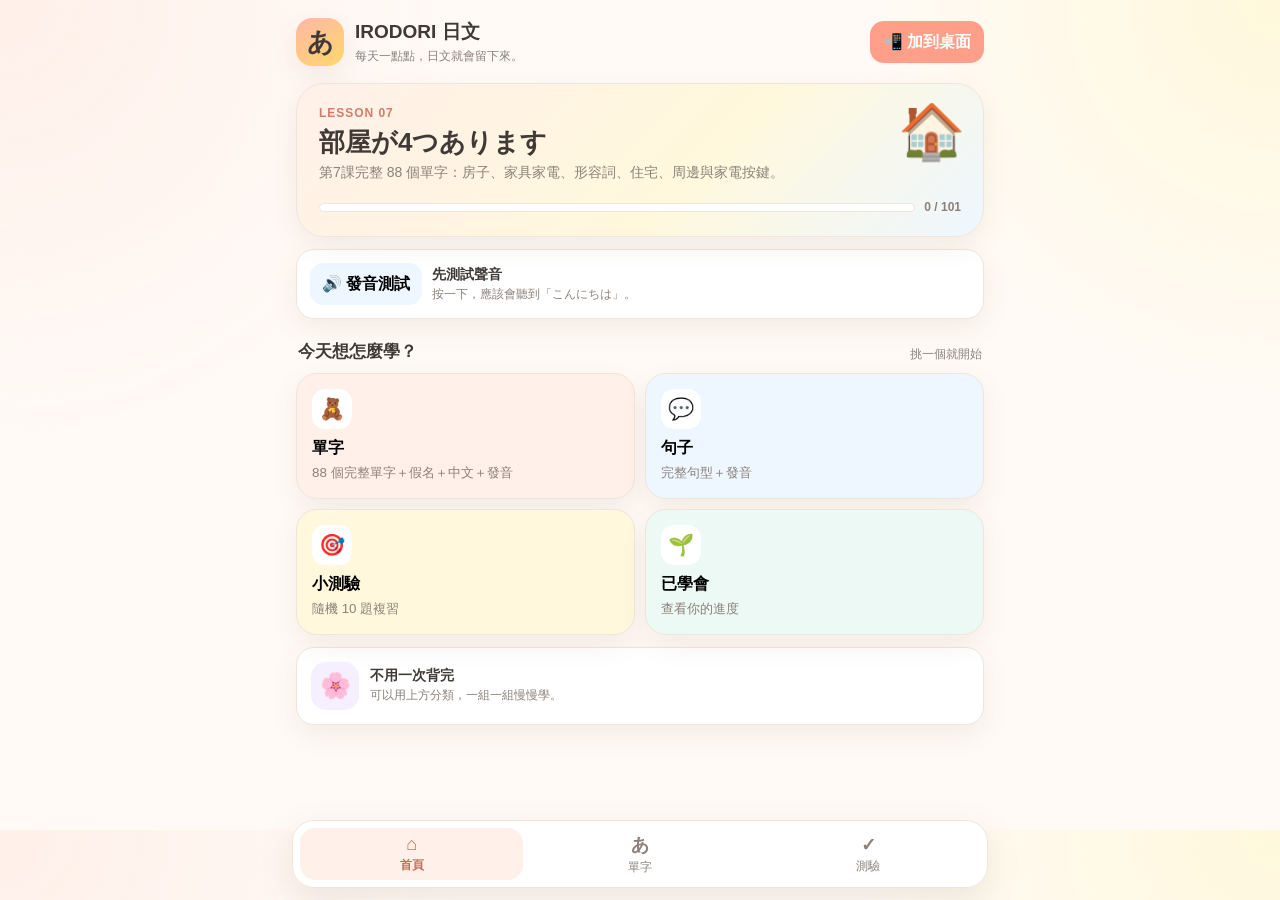
==== commit b211771d: "Refresh Lesson 7 home copy and load complete vocabulary data" ====
--- a/index.html
+++ b/index.html
@@ -23,7 +23,7 @@
     <div class="hero">
       <div class="eyebrow">LESSON 07</div>
       <h2>部屋が4つあります</h2>
-      <p>房子、家具、形容詞與「哪裡有什麼」的說法。</p>
+      <p>第7課完整 88 個單字：房子、家具家電、形容詞、住宅、周邊與家電按鍵。</p>
       <div class="progress"><div class="track"><div id="bar" class="bar"></div></div><div id="ptext" class="count"></div></div>
     </div>
 
@@ -41,12 +41,12 @@
 
     <div class="sectionTitle"><h3>今天想怎麼學？</h3><span>挑一個就開始</span></div>
     <div class="grid">
-      <button class="mode" data-open="words" type="button"><span class="mi">🧸</span><strong>單字</strong><small>圖示＋假名＋中文</small></button>
+      <button class="mode" data-open="words" type="button"><span class="mi">🧸</span><strong>單字</strong><small>88 個完整單字＋假名＋中文＋發音</small></button>
       <button class="mode" data-open="sentences" type="button"><span class="mi">💬</span><strong>句子</strong><small>完整句型＋發音</small></button>
       <button class="mode" data-open="quiz" type="button"><span class="mi">🎯</span><strong>小測驗</strong><small>隨機 10 題複習</small></button>
       <button class="mode" data-open="learned" type="button"><span class="mi">🌱</span><strong>已學會</strong><small>查看你的進度</small></button>
     </div>
-    <div class="daily"><div class="dicon">🌸</div><div><strong>不用一次背完</strong><small>先學 5 個單字，再聽 3 句就很好。</small></div></div>
+    <div class="daily"><div class="dicon">🌸</div><div><strong>不用一次背完</strong><small>可以用上方分類，一組一組慢慢學。</small></div></div>
   </section>
 
   <section id="study" class="screen">
@@ -70,7 +70,7 @@
   <button type="button" data-nav="words"><b>あ</b>單字</button>
   <button type="button" data-nav="quiz"><b>✓</b>測驗</button>
 </nav>
-<script src="data.js?v=6"></script>
+<script src="data.js?v=7"></script>
 <script src="app.js?v=6"></script>
 </body>
 </html>
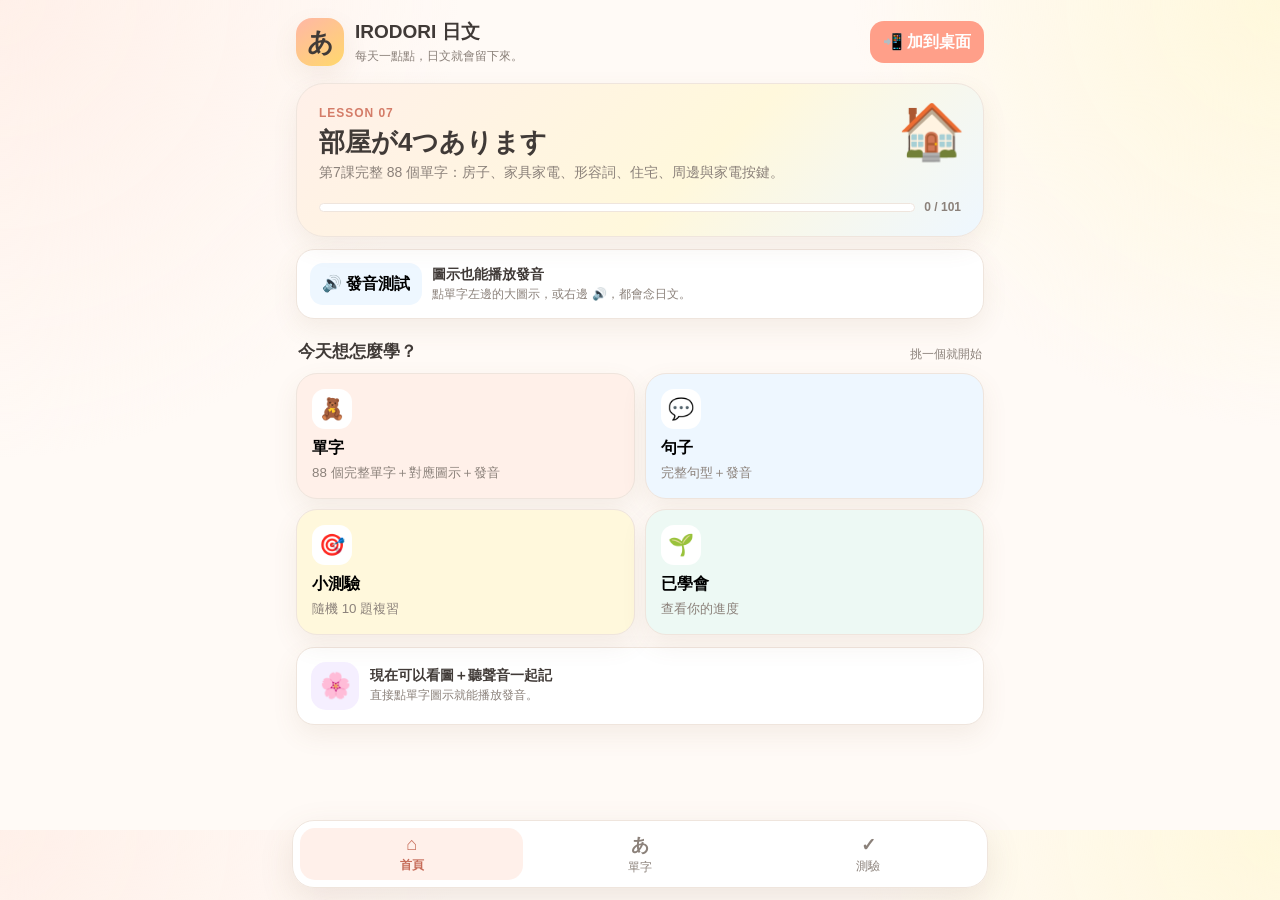
==== commit d04e1e68: "Load Lesson 7 icon and pronunciation UI v8" ====
--- a/index.html
+++ b/index.html
@@ -10,6 +10,7 @@
 <link rel="manifest" href="manifest.webmanifest">
 <link rel="icon" href="icon-192.svg">
 <link rel="stylesheet" href="app.css?v=6">
+<link rel="stylesheet" href="overrides-v8.css?v=8">
 <title>IRODORI 日文學習</title>
 </head>
 <body>
@@ -29,7 +30,7 @@
 
     <div class="soundbox">
       <button id="testSound" class="soundbtn" type="button">🔊 發音測試</button>
-      <div class="soundtext"><strong>先測試聲音</strong><small id="soundStatus">按一下，應該會聽到「こんにちは」。</small></div>
+      <div class="soundtext"><strong>圖示也能播放發音</strong><small id="soundStatus">點單字左邊的大圖示，或右邊 🔊，都會念日文。</small></div>
     </div>
 
     <div id="installHelp" class="installbox">
@@ -41,12 +42,12 @@
 
     <div class="sectionTitle"><h3>今天想怎麼學？</h3><span>挑一個就開始</span></div>
     <div class="grid">
-      <button class="mode" data-open="words" type="button"><span class="mi">🧸</span><strong>單字</strong><small>88 個完整單字＋假名＋中文＋發音</small></button>
+      <button class="mode" data-open="words" type="button"><span class="mi">🧸</span><strong>單字</strong><small>88 個完整單字＋對應圖示＋發音</small></button>
       <button class="mode" data-open="sentences" type="button"><span class="mi">💬</span><strong>句子</strong><small>完整句型＋發音</small></button>
       <button class="mode" data-open="quiz" type="button"><span class="mi">🎯</span><strong>小測驗</strong><small>隨機 10 題複習</small></button>
       <button class="mode" data-open="learned" type="button"><span class="mi">🌱</span><strong>已學會</strong><small>查看你的進度</small></button>
     </div>
-    <div class="daily"><div class="dicon">🌸</div><div><strong>不用一次背完</strong><small>可以用上方分類，一組一組慢慢學。</small></div></div>
+    <div class="daily"><div class="dicon">🌸</div><div><strong>現在可以看圖＋聽聲音一起記</strong><small>直接點單字圖示就能播放發音。</small></div></div>
   </section>
 
   <section id="study" class="screen">
@@ -70,7 +71,7 @@
   <button type="button" data-nav="words"><b>あ</b>單字</button>
   <button type="button" data-nav="quiz"><b>✓</b>測驗</button>
 </nav>
-<script src="data.js?v=7"></script>
-<script src="app.js?v=6"></script>
+<script src="data.js?v=8"></script>
+<script src="app.js?v=8"></script>
 </body>
 </html>
--- a/overrides-v8.css
+++ b/overrides-v8.css
@@ -0,0 +1 @@
+.cardtop{grid-template-columns:72px 1fr 48px;gap:12px;align-items:start}.visual{width:72px;height:72px;border:0;border-radius:20px;display:grid;place-items:center;font-size:38px;background:var(--peach);padding:0;cursor:pointer;transition:transform .12s ease,box-shadow .12s ease;-webkit-tap-highlight-color:transparent}.visual:active{transform:scale(.94)}.visual:focus-visible{outline:3px solid #ffd1c5;outline-offset:2px}.card:nth-child(3n+2) .visual{background:var(--sky)}.card:nth-child(3n) .visual{background:var(--yellow)}.qart{border:0;cursor:pointer;-webkit-tap-highlight-color:transparent}.qart:active{transform:scale(.95)}@media(max-width:370px){.cardtop{grid-template-columns:66px 1fr 46px}.visual{width:66px;height:66px;font-size:35px}}
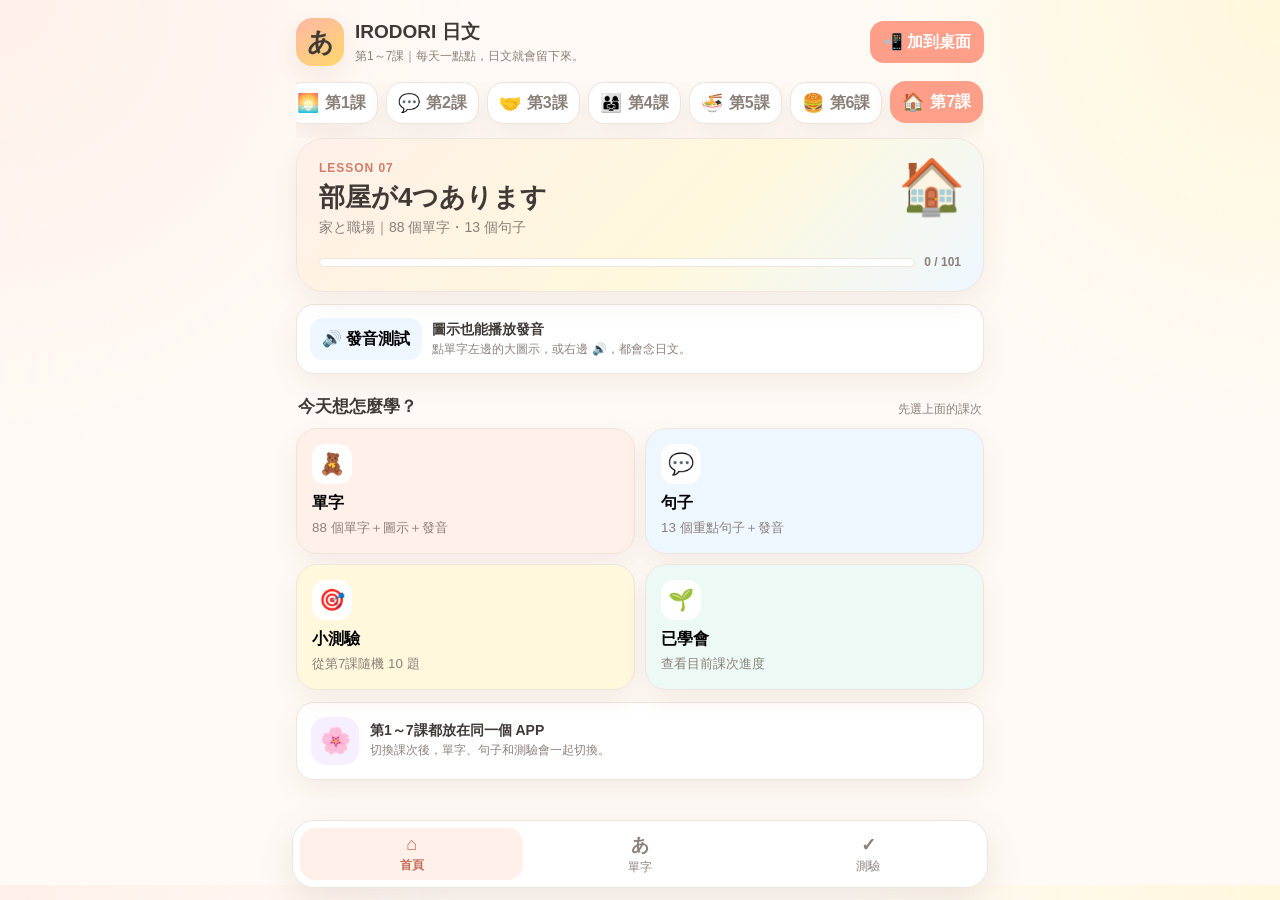
==== commit d3a464c1: "Upgrade IRODORI app to switch between lessons 1 through 7" ====
--- a/index.html
+++ b/index.html
@@ -10,13 +10,13 @@
 <link rel="manifest" href="manifest.webmanifest">
 <link rel="icon" href="icon-192.svg">
 <link rel="stylesheet" href="app.css?v=6">
-<link rel="stylesheet" href="overrides-v8.css?v=8">
+<link rel="stylesheet" href="overrides-v10.css?v=10">
 <title>IRODORI 日文學習</title>
 </head>
 <body>
 <main class="app">
   <div class="top">
-    <div class="brand"><div class="logo">あ</div><div><h1>IRODORI 日文</h1><div class="sub">每天一點點，日文就會留下來。</div></div></div>
+    <div class="brand"><div class="logo">あ</div><div><h1>IRODORI 日文</h1><div class="sub">第1～7課｜每天一點點，日文就會留下來。</div></div></div>
     <button id="installBtn" class="install" type="button">📲 加到桌面</button>
   </div>
 
@@ -24,7 +24,7 @@
     <div class="hero">
       <div class="eyebrow">LESSON 07</div>
       <h2>部屋が4つあります</h2>
-      <p>第7課完整 88 個單字：房子、家具家電、形容詞、住宅、周邊與家電按鍵。</p>
+      <p>家と職場｜88 個單字・13 個句子</p>
       <div class="progress"><div class="track"><div id="bar" class="bar"></div></div><div id="ptext" class="count"></div></div>
     </div>
 
@@ -40,14 +40,14 @@
       <span id="installStatus">如果瀏覽器支援直接安裝，按上方「📲 加到桌面」會跳出安裝視窗。</span>
     </div>
 
-    <div class="sectionTitle"><h3>今天想怎麼學？</h3><span>挑一個就開始</span></div>
+    <div class="sectionTitle"><h3>今天想怎麼學？</h3><span>先選上面的課次</span></div>
     <div class="grid">
-      <button class="mode" data-open="words" type="button"><span class="mi">🧸</span><strong>單字</strong><small>88 個完整單字＋對應圖示＋發音</small></button>
-      <button class="mode" data-open="sentences" type="button"><span class="mi">💬</span><strong>句子</strong><small>完整句型＋發音</small></button>
-      <button class="mode" data-open="quiz" type="button"><span class="mi">🎯</span><strong>小測驗</strong><small>隨機 10 題複習</small></button>
-      <button class="mode" data-open="learned" type="button"><span class="mi">🌱</span><strong>已學會</strong><small>查看你的進度</small></button>
+      <button class="mode" data-open="words" type="button"><span class="mi">🧸</span><strong>單字</strong><small>完整單字＋圖示＋發音</small></button>
+      <button class="mode" data-open="sentences" type="button"><span class="mi">💬</span><strong>句子</strong><small>重點句子＋發音</small></button>
+      <button class="mode" data-open="quiz" type="button"><span class="mi">🎯</span><strong>小測驗</strong><small>目前課次隨機 10 題</small></button>
+      <button class="mode" data-open="learned" type="button"><span class="mi">🌱</span><strong>已學會</strong><small>查看目前課次進度</small></button>
     </div>
-    <div class="daily"><div class="dicon">🌸</div><div><strong>現在可以看圖＋聽聲音一起記</strong><small>直接點單字圖示就能播放發音。</small></div></div>
+    <div class="daily"><div class="dicon">🌸</div><div><strong>第1～7課都放在同一個 APP</strong><small>切換課次後，單字、句子和測驗會一起切換。</small></div></div>
   </section>
 
   <section id="study" class="screen">
@@ -71,7 +71,13 @@
   <button type="button" data-nav="words"><b>あ</b>單字</button>
   <button type="button" data-nav="quiz"><b>✓</b>測驗</button>
 </nav>
-<script src="data.js?v=8"></script>
-<script src="app.js?v=8"></script>
+<script src="data.js?v=10"></script>
+<script src="lesson01.js?v=10"></script>
+<script src="lesson02.js?v=10"></script>
+<script src="lesson03.js?v=10"></script>
+<script src="lesson04.js?v=10"></script>
+<script src="lesson05.js?v=10"></script>
+<script src="lesson06.js?v=10"></script>
+<script src="app-v10.js?v=10"></script>
 </body>
 </html>
--- a/overrides-v10.css
+++ b/overrides-v10.css
@@ -0,0 +1 @@
+.lesson-tabs{display:flex;gap:8px;overflow-x:auto;padding:1px 1px 14px;margin-top:-2px;scrollbar-width:none;-webkit-overflow-scrolling:touch}.lesson-tabs::-webkit-scrollbar{display:none}.lesson-tab{flex:0 0 auto;min-width:76px;border:1px solid var(--line);background:#fff;border-radius:16px;padding:9px 11px;color:var(--muted);font-weight:850;box-shadow:var(--shadow);display:flex;align-items:center;justify-content:center;gap:6px;-webkit-tap-highlight-color:transparent}.lesson-tab.active{background:var(--accent);color:#fff;border-color:transparent;transform:translateY(-1px)}.lesson-tab-icon{font-size:18px}.hero:after{content:var(--hero-icon,"🏠")}.cardtop{grid-template-columns:72px 1fr 48px;gap:12px;align-items:start}.visual{width:72px;height:72px;border:0;border-radius:20px;display:grid;place-items:center;font-size:38px;background:var(--peach);padding:0;cursor:pointer;transition:transform .12s ease,box-shadow .12s ease;-webkit-tap-highlight-color:transparent}.visual:active{transform:scale(.94)}.visual:focus-visible{outline:3px solid #ffd1c5;outline-offset:2px}.card:nth-child(3n+2) .visual{background:var(--sky)}.card:nth-child(3n) .visual{background:var(--yellow)}.qart{border:0;cursor:pointer;-webkit-tap-highlight-color:transparent}.qart:active{transform:scale(.95)}@media(max-width:370px){.lesson-tab{min-width:70px;padding:8px 9px}.cardtop{grid-template-columns:66px 1fr 46px}.visual{width:66px;height:66px;font-size:35px}}
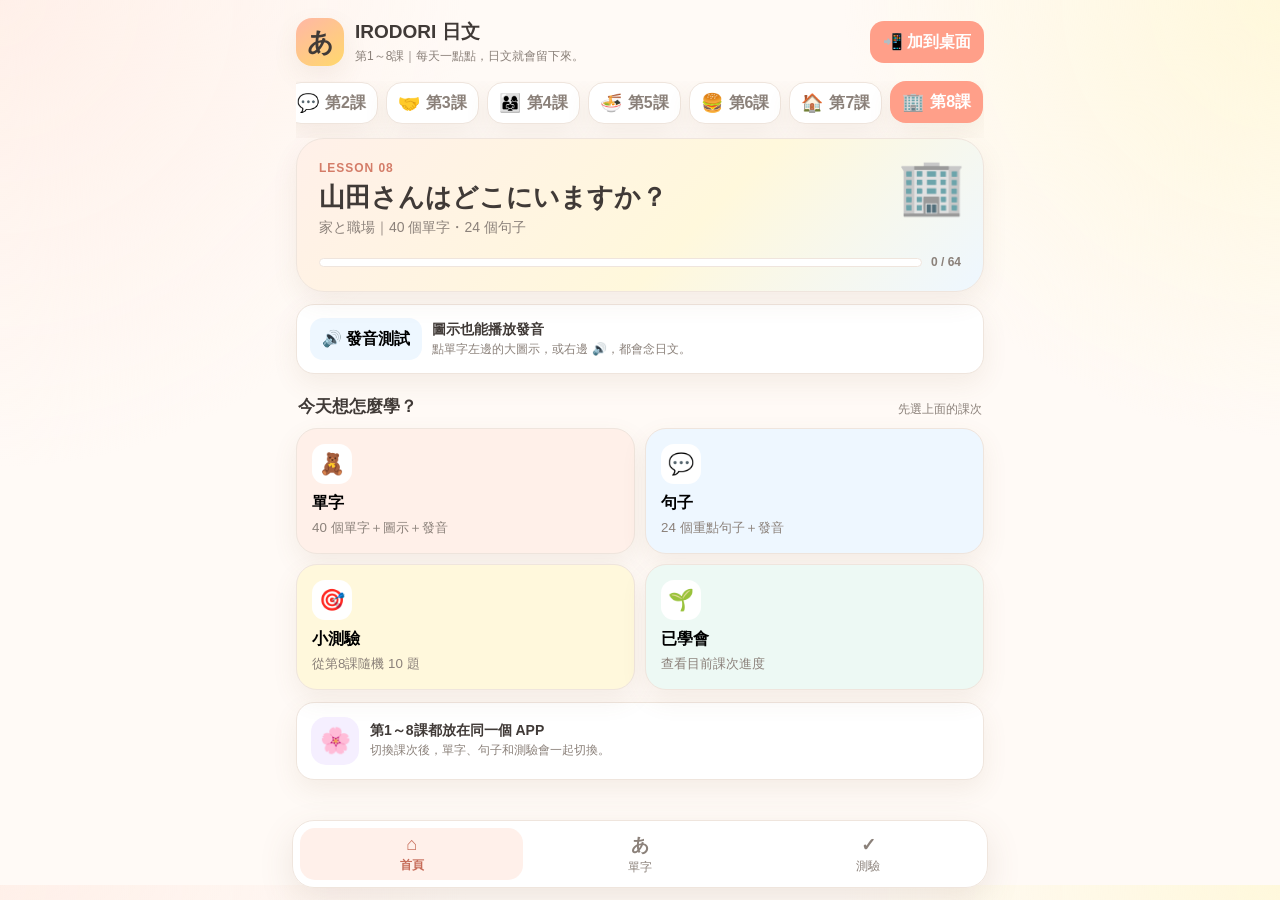
==== commit f3e1a20b: "Show lesson 8 in IRODORI app" ====
--- a/index.html
+++ b/index.html
@@ -16,15 +16,15 @@
 <body>
 <main class="app">
   <div class="top">
-    <div class="brand"><div class="logo">あ</div><div><h1>IRODORI 日文</h1><div class="sub">第1～7課｜每天一點點，日文就會留下來。</div></div></div>
+    <div class="brand"><div class="logo">あ</div><div><h1>IRODORI 日文</h1><div class="sub">第1～8課｜每天一點點，日文就會留下來。</div></div></div>
     <button id="installBtn" class="install" type="button">📲 加到桌面</button>
   </div>
 
   <section id="home" class="screen active">
     <div class="hero">
-      <div class="eyebrow">LESSON 07</div>
-      <h2>部屋が4つあります</h2>
-      <p>家と職場｜88 個單字・13 個句子</p>
+      <div class="eyebrow">LESSON 08</div>
+      <h2>山田さんはどこにいますか？</h2>
+      <p>家と職場｜40 個單字・24 個句子</p>
       <div class="progress"><div class="track"><div id="bar" class="bar"></div></div><div id="ptext" class="count"></div></div>
     </div>
 
@@ -47,12 +47,12 @@
       <button class="mode" data-open="quiz" type="button"><span class="mi">🎯</span><strong>小測驗</strong><small>目前課次隨機 10 題</small></button>
       <button class="mode" data-open="learned" type="button"><span class="mi">🌱</span><strong>已學會</strong><small>查看目前課次進度</small></button>
     </div>
-    <div class="daily"><div class="dicon">🌸</div><div><strong>第1～7課都放在同一個 APP</strong><small>切換課次後，單字、句子和測驗會一起切換。</small></div></div>
+    <div class="daily"><div class="dicon">🌸</div><div><strong>第1～8課都放在同一個 APP</strong><small>切換課次後，單字、句子和測驗會一起切換。</small></div></div>
   </section>
 
   <section id="study" class="screen">
     <button id="back" class="back" type="button">← 回首頁</button>
-    <div class="head"><div><small>LESSON 07</small><h2 id="studyTitle">單字</h2></div><small id="studyCount"></small></div>
+    <div class="head"><div><small>LESSON 08</small><h2 id="studyTitle">單字</h2></div><small id="studyCount"></small></div>
     <input id="search" class="search" type="search" placeholder="搜尋日文、假名或中文…">
     <div id="chips" class="chips"></div>
     <div id="cards" class="cards"></div>
@@ -61,7 +61,7 @@
 
   <section id="quizScreen" class="screen">
     <button id="quizBack" class="back" type="button">← 回首頁</button>
-    <div class="head"><div><small>LESSON 07</small><h2>小測驗</h2></div><small id="scoreText"></small></div>
+    <div class="head"><div><small>LESSON 08</small><h2>小測驗</h2></div><small id="scoreText"></small></div>
     <div id="quizBox" class="quiz"></div>
   </section>
 </main>
@@ -78,6 +78,7 @@
 <script src="lesson04.js?v=10"></script>
 <script src="lesson05.js?v=10"></script>
 <script src="lesson06.js?v=10"></script>
-<script src="app-v10.js?v=10"></script>
+<script src="lesson08.js?v=11"></script>
+<script src="app-v10.js?v=11"></script>
 </body>
 </html>
